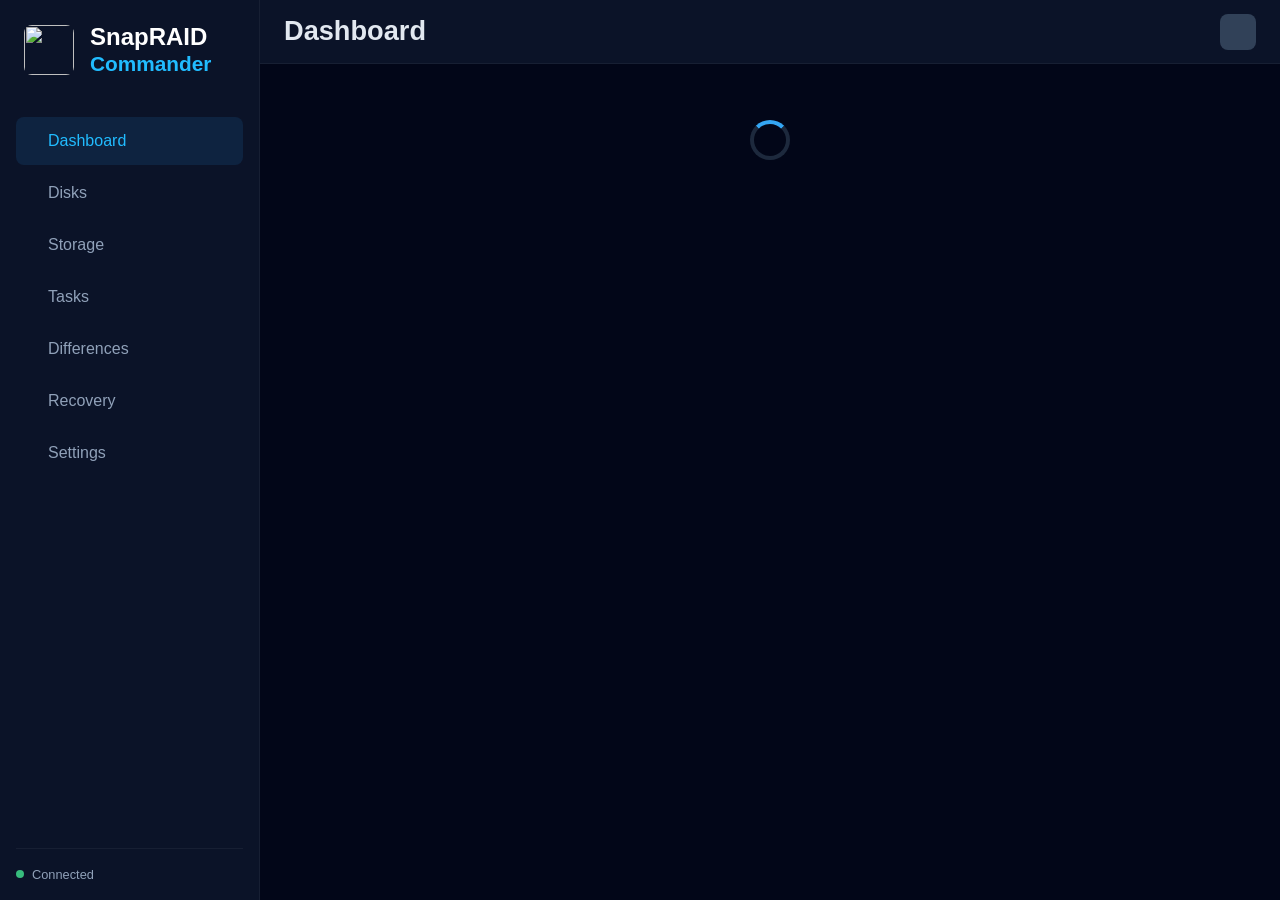
==== commander/index.html @ dd06f3c1 "Add a Storage page to the Commander and Brutale UIs with array diagram, guided setup, pools, balance" ====
<!DOCTYPE html>
<html lang="en">

<head>
    <meta charset="UTF-8">
    <meta name="viewport" content="width=device-width, initial-scale=1.0">
    <title>SnapRAID Commander</title>
    <script src="js/init.js"></script>
    <link rel="stylesheet" href="css/style.css">
    <link rel="apple-touch-icon" sizes="180x180" href="/image/apple-touch-icon.png">
    <link rel="icon" type="image/png" sizes="32x32" href="/image/favicon-32x32.png">
    <link rel="icon" type="image/png" sizes="16x16" href="/image/favicon-16x16.png">
    <link rel="manifest" href="/site.webmanifest">
</head>

<body>
    <div class="app-container">
        <!-- Sidebar Navigation -->
        <aside class="sidebar" id="sidebar">
            <a class="brand" href="https://www.snapraid.it" target="_blank" rel="noopener noreferrer">
                <!-- <div class="logo-icon" id="icon-logo"></div> -->
                <image class="logo-icon" src="image/android-chrome-192x192.png" with="60" height="60"/>
                <div class="brand-text">
                    <h1><span>SnapRAID</span><br><span class="brand-sub">Commander</span></h1>
                </div>
            </a>

            <nav class="nav-links">
                <a href="#/" class="nav-item active" data-link>
                    <span class="icon" id="icon-dashboard"></span> Dashboard
                </a>
                <a href="#/disks" class="nav-item" data-link>
                    <span class="icon" id="icon-harddrive"></span> Disks
                </a>
                <a href="#/storage" class="nav-item" data-link>
                    <span class="icon" id="icon-storage"></span> Storage
                </a>
                <a href="#/tasks" class="nav-item" data-link>
                    <span class="icon" id="icon-activity"></span> Tasks
                </a>
                <a href="#/diff" class="nav-item" data-link>
                    <span class="icon" id="icon-check"></span> Differences
                </a>
                <a href="#/recovery" class="nav-item" data-link>
                    <span class="icon" id="icon-shield"></span> Recovery
                </a>
                <a href="#/settings" class="nav-item" data-link>
                    <span class="icon" id="icon-settings"></span> Settings
                </a>
            </nav>

            <div class="sidebar-footer">
                <div id="sidebar-status" class="sidebar-status">
                    <!-- Dynamic Status -->
                </div>
                <div class="connection-status">
                    <span class="pulse-dot"></span>
                    <span id="connection-text">Connected</span>
                </div>
            </div>
        </aside>

        <!-- Main Content Area -->
        <main class="main-content">
            <!-- Mobile Header -->
            <header class="top-bar">
                <div class="flex items-center gap-4">
                    <button id="mobile-menu-btn" class="icon-btn mobile-only">
                        <span class="icon" id="icon-menu"></span>
                    </button>
                    <h1 id="page-title">Dashboard</h1>
                </div>
                <div class="flex items-center gap-2">
                    <div class="header-actions" id="header-actions">
                        <!-- Dynamic Action Buttons injected here -->
                    </div>
                    <button id="theme-toggle" class="btn btn-secondary btn-icon" data-tooltip="Toggle Theme">
                        <span class="icon" id="icon-theme"></span>
                    </button>
                </div>
            </header>
            
            <div id="global-alerts" class="global-alerts"></div>

            <!-- View Container -->
            <div id="view-container" class="view-container">
                <!-- Views are injected here by JS -->
                <div class="loading-spinner"></div>
            </div>
        </main>
    </div>

    <!-- Toast Notification Container -->
    <div id="toast-container"></div>

    <!-- Scripts -->
    <script type="module" src="js/app.js"></script>
</body>

</html>
---- commander/css/style.css ----
/* SPDX-License-Identifier: GPL-3.0-or-later */
/* Copyright (C) 2025 Andrea Mazzoleni */

/* --- Variables & Theme --- */
:root {
    /* Color Palette - Deep Dark Mode */
    /* https://htmlcolorcodes.com/color-chart/tailwind-color-chart/ */
    --c-slate-50: #F8FAFC;
    --c-slate-100: #F1F5F9;
    --c-slate-200: #E2E8F0;
    --c-slate-300: #CAD5E2;
    --c-slate-400: #90A1B9;
    --c-slate-500: #62748E;
    --c-slate-600: #45556C;
    --c-slate-700: #314158;
    --c-slate-800: #1D293D;
    --c-slate-900: #0F172B;
    --c-slate-950: #020618;

    /* Interpolated */
    --c-slate-905: hsl(224 51% 11%);
    --c-slate-910: hsl(224 55% 10%);
    --c-slate-915: hsl(225 59% 10%);
    --c-slate-920: hsl(225 63% 9%);
    --c-slate-925: hsl(226 66% 8%);
    --c-slate-930: hsl(227 70% 7%);
    --c-slate-935: hsl(227 74% 7%);
    --c-slate-940: hsl(228 78% 6%);
    --c-slate-945: hsl(228 81% 6%);

    --c-cyan-50: #ECFEFF;
    --c-cyan-100: #CEFAFE;
    --c-cyan-200: #A2F4FD;
    --c-cyan-300: #53EAFD;
    --c-cyan-400: #42D3F2;
    --c-cyan-500: #3BB8DB;
    --c-cyan-600: #2C92B8;
    --c-cyan-700: #1A7595;
    --c-cyan-800: #015F78;
    --c-cyan-900: #104E64;
    --c-cyan-950: #053345;

    --c-emerald-50: #ECFDF5;
    --c-emerald-100: #D0FAE5;
    --c-emerald-200: #A4F4CF;
    --c-emerald-300: #5EE9B5;
    --c-emerald-400: #31D492;
    --c-emerald-500: #37BC7D;
    --c-emerald-600: #2D9966;
    --c-emerald-700: #1F7A55;
    --c-emerald-800: #116045;
    --c-emerald-900: #034F3B;
    --c-emerald-950: #012C22;

    --c-amber-50: #FFFBEB;
    --c-amber-100: #FEF3C6;
    --c-amber-200: #FEE685;
    --c-amber-300: #FFD230;
    --c-amber-400: #FFB93B;
    --c-amber-500: #FE9A37;
    --c-amber-550: #EF8531;
    --c-amber-600: #E1712B;
    --c-amber-700: #BB4D1A;
    --c-amber-800: #973C08;
    --c-amber-900: #7B3306;
    --c-amber-950: #461901;

    --c-orange-50: #FFF7ED;
    --c-orange-100: #FFEDD5;
    --c-orange-200: #FED7AA;
    --c-orange-300: #FDBA74;
    --c-orange-400: #FB923C;
    --c-orange-500: #F97316;
    --c-orange-600: #EA580C;
    --c-orange-700: #C2410C;
    --c-orange-800: #9A3412;
    --c-orange-900: #7C2D12;
    --c-orange-950: #431407;

    --c-red-50: #FEF2F2;
    --c-red-100: #FFE2E2;
    --c-red-200: #FFC9C9;
    --c-red-300: #FFA2A2;
    --c-red-400: #FF6467;
    --c-red-500: #FB2C36;
    --c-red-600: #E7180B;
    --c-red-700: #C11007;
    --c-red-800: #9F0712;
    --c-red-900: #82181A;
    --c-red-950: #460809;

    --c-purple-50: #FAF5FF;
    --c-purple-100: #F3E8FF;
    --c-purple-200: #E9D4FF;
    --c-purple-300: #DAB2FF;
    --c-purple-400: #C27AFF;
    --c-purple-500: #AD46FF;
    --c-purple-600: #9810FA;
    --c-purple-700: #8207DB;
    --c-purple-800: #6E11B0;
    --c-purple-900: #59168B;
    --c-purple-950: #3C0366;

    --c-blue-50: #EFF6FF;
    --c-blue-100: #DBEAFE;
    --c-blue-200: #BEDBFF;
    --c-blue-300: #8EC5FF;
    --c-blue-400: #51A2FF;
    --c-blue-500: #2B7FFF;
    --c-blue-600: #155DFC;
    --c-blue-700: #1447E6;
    --c-blue-800: #193CB8;
    --c-blue-900: #1C398E;
    --c-blue-950: #162456;

    --c-sky-50: #F0F9FF;
    --c-sky-100: #DFF2FE;
    --c-sky-200: #B8E6FE;
    --c-sky-300: #74D4FF;
    --c-sky-400: #21BCFF;
    --c-sky-500: #34A6F4;
    --c-sky-600: #2984D1;
    --c-sky-700: #1C69A8;
    --c-sky-800: #10598A;
    --c-sky-900: #024A70;
    --c-sky-950: #052F4A;

    --c-stone-50: #FAFAF9;
    --c-stone-100: #F5F5F4;
    --c-stone-200: #E7E5E4;
    --c-stone-300: #D6D3D1;
    --c-stone-400: #A6A09B;
    --c-stone-500: #79716B;
    --c-stone-600: #57534D;
    --c-stone-700: #44403B;
    --c-stone-800: #292524;
    --c-stone-900: #1C1917;
    --c-stone-950: #0C0A09;

    /* Colors */
    --bg-main: var(--c-slate-950);
    --bg-sub: var(--c-slate-930);
    --bg-card: var(--c-slate-910);
    --bg-card-hover: var(--c-slate-800);
    --border: var(--c-slate-800);
    --text-primary: var(--c-slate-200);
    --text-secondary: var(--c-slate-400);
    --accent-glow: var(--c-sky-400);
    --brand-primary: white;
    --brand-secondary: var(--c-sky-400);
    --btn-primary: var(--c-sky-500);
    --btn-secondary: var(--c-slate-700);
    --smart-clickable-hover: var(--c-slate-800);
    --text-grey: var(--c-slate-400);
    --text-sky: var(--c-sky-400);
    --text-red: var(--c-red-400);
    --log-window-background: #000;
    --log-window-text: var(--c-slate-200);
    --status-next: var(--c-slate-400);
    --progress-container-background: var(--c-slate-800);
    --slider-background: var(--c-slate-700);
    --table-row-hover: rgba(255, 255, 255, 0.12);
    --table-row-alt: rgba(255, 255, 255, 0.05);

    /* Spacing */
    --gap-sm: 0.5rem;
    --gap-md: 1rem;
    --gap-lg: 1.5rem;

    /* Borders */
    --radius-md: 8px;
    --radius-lg: 12px;
    --border-subtle: 1px solid rgba(255, 255, 255, 0.05);
}

[data-theme="light"] {
    --bg-main: var(--c-slate-50);
    --bg-card: #ffffff;
    --bg-sub: var(--c-slate-100);
    --bg-card-hover: var(--c-slate-200);
    --border: var(--c-slate-300);
    --border-subtle: 1px solid #e2e8f0;
    --text-primary: var(--c-sky-800);
    --text-secondary: var(--c-slate-600);
    --accent-glow: var(--c-sky-400);
    --brand-primary: var(--c-sky-800);
    --brand-secondary: var(--c-sky-400);
    --btn-primary: var(--c-sky-500);
    --btn-secondary: var(--c-slate-200);
    --smart-clickable-hover: var(--c-slate-200);
    --text-grey: var(--c-slate-500);
    --text-sky: var(--c-sky-500);
    --text-red: var(--c-red-600);
    --log-window-background: var(--c-slate-50);
    --log-window-text: var(--c-slate-700);
    --status-next: var(--c-slate-600);
    --progress-container-background: var(--c-slate-300);
    --slider-background: var(--c-slate-500);
    --table-row-hover: rgba(0, 0, 0, 0.10);
    --table-row-alt: rgba(0, 0, 0, 0.04);
}

/* --- Reset & Base --- */
* {
    box-sizing: border-box;
    margin: 0;
    padding: 0;
}

body {
    font-family: 'Inter', -apple-system, BlinkMacSystemFont, "Segoe UI", Roboto, Helvetica, Arial, sans-serif;
    background-color: var(--bg-main);
    color: var(--text-primary);
    line-height: 1.5;
    height: 100vh;
    overflow: hidden;
}

/* --- Layout --- */
.app-container {
    display: flex;
    height: 100vh;
}

/* Sidebar */
.sidebar {
    width: 260px;
    background-color: var(--bg-card);
    border-right: var(--border-subtle);
    display: flex;
    flex-direction: column;
    padding: var(--gap-md);
    transition: transform 0.3s ease;
    z-index: 50;
}

.brand {
    display: flex;
    align-items: center;
    gap: var(--gap-md);
    margin-bottom: 2rem;
    padding: 0.5rem;
    text-decoration: none;
}

.brand:hover {
    opacity: 0.9;
}

.brand:hover .logo-icon {
    transform: scale(1.1);
}

.logo-icon {
    width: 50px;
    height: 50px;
    background: var(--bg-card);
    border-radius: 8px;
    display: flex;
    align-items: center;
    justify-content: center;
    font-weight: bold;
    transition: transform 0.2s ease;
}

.brand-text h1 {
    font-size: 1.5rem;
    font-weight: 700;
    line-height: 1.1;
    color: var(--brand-primary);
}

.brand-sub {
    font-size: 1.3rem;
    font-weight: 700;
    line-height: 1.1;
    color: var(--brand-secondary);
}

.version-tag {
    font-size: 0.75rem;
    color: var(--text-secondary);
    font-family: monospace;
}

.nav-links {
    display: flex;
    flex-direction: column;
    gap: 0.25rem;
    flex: 1;
}

.nav-item {
    display: flex;
    align-items: center;
    gap: var(--gap-md);
    padding: 0.75rem 1rem;
    color: var(--text-secondary);
    text-decoration: none;
    border-radius: var(--radius-md);
    transition: all 0.2s;
}

.nav-item:hover {
    background-color: color-mix(in srgb, var(--c-sky-600) 7%, transparent);
    color: var(--text-primary);
}

.nav-item.active {
    background-color: color-mix(in srgb, var(--c-sky-600) 14%, transparent);
    color: var(--c-sky-400);
}

.nav-item .icon svg {
    width: 20px;
    height: 20px;
    fill: currentColor;
    align-items: center;
    margin-top: 0.4rem;
}

.sidebar-status {
    margin-bottom: var(--gap-md);
    padding-bottom: var(--gap-md);
    border-bottom: var(--border-subtle);
}

.status-title {
    font-size: 0.75rem;
    font-weight: 700;
    color: var(--text-secondary);
    text-transform: uppercase;
    margin-bottom: 0.25rem;
    display: flex;
    justify-content: space-between;
}

.status-command {
    color: var(--c-sky-400);
}

.status-meta {
    font-size: 0.7rem;
    color: var(--text-secondary);
    margin-top: 0.25rem;
    display: flex;
    justify-content: space-between;
}

.status-icon {
    display: inline-flex;
    align-items: center;
    margin-right: 0.5rem;
    color: var(--c-sky-400);
}

.status-icon svg {
    width: 14px;
    height: 14px;
    fill: currentColor;
}

.status-separator {
    display: inline-flex;
    align-items: center;
    margin: 0 0.25rem;
    color: var(--c-slate-700);
}

.status-separator svg {
    width: 12px;
    height: 12px;
    fill: currentColor;
}

.status-next {
    color: var(--status-next);
    font-weight: 500;
}

.icon-spin {
    animation: spin 2s linear infinite;
}

.sidebar-footer {
    padding-top: var(--gap-md);
}

.connection-status {
    display: flex;
    align-items: center;
    gap: 0.5rem;
    font-size: 0.8rem;
    color: var(--text-secondary);
}

.pulse-dot {
    width: 8px;
    height: 8px;
    background-color: var(--c-emerald-500);
    border-radius: 50%;
    box-shadow: 0 0 0 0 rgba(16, 185, 129, 0.7);
    animation: pulse 2s infinite;
}

@keyframes pulse {
    0% {
        transform: scale(0.95);
        box-shadow: 0 0 0 0 rgba(16, 185, 129, 0.7);
    }

    70% {
        transform: scale(1);
        box-shadow: 0 0 0 6px rgba(16, 185, 129, 0);
    }

    100% {
        transform: scale(0.95);
        box-shadow: 0 0 0 0 rgba(16, 185, 129, 0);
    }
}

.pulse-dot.disconnected {
    background-color: var(--c-red-500);
    box-shadow: 0 0 0 0 rgba(239, 68, 68, 0.7);
    animation: pulse-red 2s infinite;
}

@keyframes pulse-red {
    0% {
        transform: scale(0.95);
        box-shadow: 0 0 0 0 rgba(239, 68, 68, 0.7);
    }

    70% {
        transform: scale(1);
        box-shadow: 0 0 0 6px rgba(239, 68, 68, 0);
    }

    100% {
        transform: scale(0.95);
        box-shadow: 0 0 0 0 rgba(239, 68, 68, 0);
    }
}

/* Main Content */
.main-content {
    flex: 1;
    display: flex;
    flex-direction: column;
    overflow: hidden;
    position: relative;
}

.top-bar {
    height: 64px;
    padding: 0 var(--gap-lg);
    display: flex;
    align-items: center;
    justify-content: space-between;
    background: var(--bg-card);
    backdrop-filter: blur(8px);
    border-bottom: var(--border-subtle);
    z-index: 40;
}

#page-title {
    font-size: 1.7rem;
    font-weight: 700;
    white-space: nowrap;
    overflow: hidden;
    text-overflow: ellipsis;
    min-width: 0;
    flex-shrink: 1;
}

.header-actions {
    display: flex;
    gap: var(--gap-md);
    align-items: center;
}

.view-container {
    padding: var(--gap-lg);
    overflow-y: auto;
    flex: 1;
    padding-bottom: 80px;
    /* Space for bottom tooltips at the end of scroll */
    padding-top: var(--gap-lg);
    /* Space for top tooltips at the start of scroll */
}

/* --- Components --- */

/* Cards */
.card {
    background-color: var(--bg-card);
    border-radius: var(--radius-lg);
    border: var(--border-subtle);
    padding: var(--gap-lg);
    overflow: visible;
}

.card-border-blue {
    border-left: 4px solid var(--c-blue-500) !important;
}

.card-border-purple {
    border-left: 4px solid var(--c-purple-500) !important;
}

.card-border-grey {
    border-left: 4px solid var(--c-slate-500) !important;
}

.card-disk {
    max-width: 400px;
}

.card.glow {
    border-color: var(--c-sky-500);
    box-shadow: 0 0 20px -5px var(--accent-glow);
}

/* Grid */
.grid-1 {
    display: grid;
    grid-template-columns: repeat(auto-fit, minmax(300px, 1fr));
    gap: var(--gap-lg);
    margin-bottom: var(--gap-lg);
}

.grid-2 {
    display: grid;
    grid-template-columns: repeat(auto-fit, minmax(300px, 1fr));
    gap: var(--gap-lg);
    margin-bottom: var(--gap-lg);
}

.grid-span-2 {
    grid-column: span 2;
}

.grid-3 {
    display: grid;
    grid-template-columns: repeat(auto-fit, minmax(250px, 1fr));
    gap: var(--gap-lg);
    margin-bottom: var(--gap-lg);
}

.grid-4 {
    display: grid;
    grid-template-columns: repeat(auto-fit, minmax(200px, 1fr));
    gap: var(--gap-lg);
    margin-bottom: var(--gap-lg);
}

/* Auto-fill grids: items stay at their min-width and don't stretch to fill the row */
.grid-fill-2 {
    display: grid;
    grid-template-columns: repeat(auto-fill, minmax(300px, 400px));
    gap: var(--gap-lg);
}

.grid-fill-3 {
    display: grid;
    grid-template-columns: repeat(auto-fill, minmax(250px, 300px));
    gap: var(--gap-lg);
}

.grid-fill-4 {
    display: grid;
    grid-template-columns: repeat(auto-fill, minmax(200px, 250px));
    gap: var(--gap-lg);
}

/* Buttons */
.btn {
    padding: 0.5rem 1rem;
    border-radius: var(--radius-md);
    border: none;
    font-weight: 500;
    cursor: pointer;
    transition: all 0.2s ease;
    font-size: 0.9rem;
    position: relative;
}

/* Floating JavaScript Tooltip */
.tooltip-floating {
    position: fixed;
    background-color: var(--bg-card);
    color: var(--text-primary);
    padding: 0.6rem 0.9rem;
    border-radius: 10px;
    font-size: 0.85rem;
    font-weight: 600;
    line-height: 1.4;
    white-space: normal;
    max-width: 350px;
    width: max-content;
    min-width: 120px;
    z-index: 1000;
    border: 1px solid var(--c-sky-500);
    box-shadow: 0 10px 15px -3px rgba(0, 0, 0, 0.7);
    pointer-events: none;
    opacity: 0;
    transition: opacity 0.15s ease;
}

.tooltip-floating.active {
    opacity: 1;
}

.btn:hover {
    filter: brightness(0.7);
}

.btn:active {
    filter: brightness(0.6);
}

.btn-primary {
    background-color: var(--btn-primary);
    color: #fff;
}

.btn-secondary {
    background-color: var(--btn-secondary);
    color: var(--text-primary);
}

.btn-danger {
    background-color: var(--c-red-500);
    color: #fff;
}

.btn-amber {
    background-color: var(--c-amber-500);
    color: #fff;
}

.btn-disabled {
    background-color: var(--c-slate-700);
    color: var(--c-slate-400);
    /* Essential functional properties for a disabled button */
    cursor: not-allowed;
    opacity: 0.6;
    pointer-events: none;
    /* Prevents hover effects or clicks */
    border: 1px solid transparent;
}

.btn-icon {
    display: inline-flex;
    align-items: center;
    justify-content: center;
    padding: 0.5rem;
    width: 36px;
    height: 36px;
}

.btn-icon svg {
    width: 20px;
    height: 20px;
    fill: currentColor;
}

.btn-sm {
    padding: 0.25rem 0.75rem;
    font-size: 0.8rem;
}

.btn-xs {
    padding: 0.1rem 0.4rem;
    font-size: 0.7rem;
}

.icon-btn {
    background: none;
    border: none;
    color: var(--text-primary);
    cursor: pointer;
}

.icon-btn svg {
    width: 24px;
    height: 24px;
    fill: currentColor;
}

/* Badges */
.badge {
    display: inline-flex;
    padding: 0.25rem 0.5rem;
    border-radius: 4px;
    font-size: 0.75rem;
    font-weight: 600;
    text-transform: uppercase;
    text-align: center;
    justify-content: center;
    line-height: 1.2;
}

a.badge {
    text-decoration: none;
    transition: filter 0.2s ease;
}

a.badge:hover {
    filter: brightness(1.25);
    text-decoration: none;
}

.badge-green {
    background: color-mix(in srgb, var(--c-emerald-500) 20%, transparent);
    color: var(--c-emerald-500);
}

.badge-red {
    background: color-mix(in srgb, var(--c-red-500) 20%, transparent);
    color: var(--c-red-500);
}

.badge-yellow {
    background: color-mix(in srgb, var(--c-amber-500) 20%, transparent);
    color: var(--c-amber-500);
}

.badge-orange {
    background: color-mix(in srgb, var(--c-orange-500) 20%, transparent);
    color: var(--c-orange-500);
}

.badge-blue {
    background: color-mix(in srgb, var(--c-blue-500) 20%, transparent);
    color: var(--c-blue-500);
}

.badge-purple {
    background: color-mix(in srgb, var(--c-purple-500) 20%, transparent);
    color: var(--c-purple-500);
}

.badge-grey {
    background: color-mix(in srgb, var(--c-slate-500) 20%, transparent);
    color: var(--c-slate-400);
}

[data-theme="light"] .badge-green {
    background: color-mix(in srgb, var(--c-emerald-500) 25%, transparent);
    color: var(--c-emerald-700);
}

[data-theme="light"] .badge-red {
    background: color-mix(in srgb, var(--c-red-500) 25%, transparent);
    color: var(--c-red-700);
}

[data-theme="light"] .badge-yellow {
    background: color-mix(in srgb, var(--c-amber-500) 25%, transparent);
    color: var(--c-amber-700);
}

[data-theme="light"] .badge-orange {
    background: color-mix(in srgb, var(--c-orange-500) 25%, transparent);
    color: var(--c-orange-700);
}

[data-theme="light"] .badge-blue {
    background: color-mix(in srgb, var(--c-blue-500) 25%, transparent);
    color: var(--c-blue-700);
}

[data-theme="light"] .badge-purple {
    background: color-mix(in srgb, var(--c-purple-500) 25%, transparent);
    color: var(--c-purple-700);
}

[data-theme="light"] .badge-grey {
    background: color-mix(in srgb, var(--c-slate-500) 25%, transparent);
    color: var(--c-slate-700);
}

[data-theme="light"] .badge-active-cyan {
    background: rgba(6, 182, 212, 0.3);
    color: var(--c-cyan-700);
}

[data-theme="light"] .badge-active-yellow {
    background: rgba(245, 158, 11, 0.3);
    color: var(--c-amber-700);
}

[data-theme="light"] .badge-active-orange {
    background: color-mix(in srgb, var(--c-orange-500) 25%, transparent);
    color: var(--c-orange-700);
}

[data-theme="light"] .badge-active-red {
    background: rgba(239, 68, 68, 0.3);
    color: var(--c-red-700);
}

@keyframes pulse-soft {

    0%,
    100% {
        opacity: 1;
    }

    50% {
        opacity: 0.7;
    }
}

.badge-active-cyan {
    background: rgba(6, 182, 212, 0.2);
    color: var(--c-cyan-500);
    animation: pulse-soft 2s cubic-bezier(0.4, 0, 0.6, 1) infinite;
}

.badge-active-yellow {
    background: rgba(245, 158, 11, 0.2);
    color: var(--c-amber-500);
    animation: pulse-soft 2s cubic-bezier(0.4, 0, 0.6, 1) infinite;
}

.badge-active-orange {
    background: color-mix(in srgb, var(--c-orange-500) 20%, transparent);
    color: var(--c-orange-500);
    animation: pulse-soft 2s cubic-bezier(0.4, 0, 0.6, 1) infinite;
}

.badge-active-red {
    background: rgba(239, 68, 68, 0.2);
    color: var(--c-red-500);
    animation: pulse-soft 2s cubic-bezier(0.4, 0, 0.6, 1) infinite;
}

.progress-container.system-progress {
    height: 6px;
    margin: 0;
}

/* Progress Bar */
.progress-container {
    height: 8px;
    background-color: var(--progress-container-background);
    border-radius: 4px;
    overflow: hidden;
    margin: 0.5rem 0;
}

.progress-bar {
    height: 100%;
    background: linear-gradient(90deg, var(--c-cyan-500), var(--c-blue-500));
    transition: width 0.3s ease;
}

/* Logs */
.log-window {
    background-color: var(--log-window-background);
    border-radius: var(--radius-md);
    padding: 1rem;
    font-family: 'Courier New', monospace;
    font-size: 0.85rem;
    height: 200px;
    overflow-y: auto;
    color: var(--log-window-text);
    border: 1px solid var(--border);
}

.log-line {
    margin-bottom: 2px;
}

.log-error {
    color: var(--c-red-500);
}

/* Forms */
.form-group {
    margin-bottom: 1rem;
}

.form-group label {
    display: block;
    margin-bottom: 0.1rem;
    font-size: 0.9rem;
    color: var(--text-secondary);
    font-weight: bold;
}

.form-control {
    width: 100%;
    padding: 0.6rem;
    background-color: var(--bg-sub);
    border: 1px solid var(--c-slate-700);
    border-radius: var(--radius-md);
    color: var(--text-primary);
}

.form-control:focus {
    outline: none;
    border-color: var(--c-sky-500);
}

.form-row {
    display: flex;
    gap: 1rem;
}

.form-row>* {
    flex: 1;
}

.form-group.disabled-control {
    opacity: 0.3;
    cursor: not-allowed;
}

.form-group.disabled-control input,
.form-group.disabled-control select {
    cursor: not-allowed;
}

.restricted-banner {
    grid-column: span 2;
    background: rgba(14, 165, 233, 0.1);
    border: 1px solid rgba(14, 165, 233, 0.3);
    border-left: 4px solid var(--c-sky-500);
    border-radius: var(--radius-lg);
    padding: var(--gap-lg);
    margin-bottom: var(--gap-lg);
    color: var(--text-secondary);
    line-height: 1.6;
}

.restricted-banner-title {
    font-weight: 700;
    font-size: 1rem;
    color: var(--c-sky-500);
    margin-bottom: 0.5rem;
    display: flex;
    align-items: center;
    gap: 0.5rem;
}

.restricted-banner code {
    font-family: monospace;
    font-size: 0.9em;
    color: var(--c-sky-500);
    background: rgba(14, 165, 233, 0.15);
    padding: 0.1rem 0.3rem;
    border-radius: 4px;
}

.global-alerts {
    padding: var(--gap-lg) var(--gap-lg) 0 var(--gap-lg);
}

.global-alerts:empty {
    display: none;
}

.health-banner {
    background: rgba(239, 68, 68, 0.1);
    border: 1px solid rgba(239, 68, 68, 0.3);
    border-left: 4px solid var(--c-red-500);
    border-radius: var(--radius-lg);
    padding: var(--gap-lg);
    margin-bottom: var(--gap-sm);
    color: var(--text-secondary);
    line-height: 1.6;
}

.health-banner.pending {
    background: rgba(14, 165, 233, 0.1);
    border: 1px solid rgba(14, 165, 233, 0.3);
    border-left: 4px solid var(--c-sky-500);
}

.health-banner.prefail {
    background: rgba(245, 158, 11, 0.1);
    border: 1px solid rgba(245, 158, 11, 0.3);
    border-left: 4px solid var(--c-amber-500);
}

.health-banner.degraded {
    background: rgba(249, 115, 22, 0.1);
    border: 1px solid rgba(249, 115, 22, 0.3);
    border-left: 4px solid var(--c-orange-500);
}

.health-banner.failing {
    background: rgba(239, 68, 68, 0.1);
    border: 1px solid rgba(239, 68, 68, 0.3);
    border-left: 4px solid var(--c-red-500);
}

.health-banner.corrupt {
    background: rgba(168, 85, 247, 0.1);
    border: 1px solid rgba(168, 85, 247, 0.3);
    border-left: 4px solid var(--c-purple-500);
}

.health-banner-title {
    font-weight: 700;
    font-size: 1rem;
    color: var(--c-red-500);
    margin-bottom: 0.5rem;
    display: flex;
    align-items: center;
    gap: 0.5rem;
    text-transform: uppercase;
}

.health-banner.pending .health-banner-title {
    color: var(--c-sky-500);
}

.health-banner.prefail .health-banner-title {
    color: var(--c-amber-500);
}

.health-banner.degraded .health-banner-title {
    color: var(--c-orange-500);
}

.health-banner.failing .health-banner-title {
    color: var(--c-red-500);
}

.health-banner.corrupt .health-banner-title {
    color: var(--c-purple-500);
}

.health-banner-reason {
    font-weight: 500;
    color: var(--text-primary);
    margin-top: 0.25rem;
}

/* Table */

.data-table {
    width: 100%;
    border-collapse: collapse;
}

.data-table th {
    text-align: left;
    padding: 1rem;
    border-bottom: 1px solid var(--border);
    color: var(--text-secondary);
    font-size: 0.85rem;
}

.data-table td {
    padding: 1rem;
    border-bottom: 1px solid var(--border);
    font-size: 0.9rem;
}



/* Dense Table for Lists */
.data-table.dense th,
.data-table.dense td {
    padding: 0.5rem 0.75rem;
}

.data-table.dense th,
.data-table.v-dense th {
    font-size: 0.75rem;
    text-transform: uppercase;
    letter-spacing: 0.05em;
    background-color: var(--bg-sub);
}

.data-table.v-dense th,
.data-table.v-dense td {
    padding: 0.2rem 0.5rem;
    font-size: 0.8rem;
}

.data-table.dense td,
.data-table.v-dense td {
    vertical-align: middle;
}

.data-table.dense tr:nth-child(even),
.data-table.v-dense tr:nth-child(even) {
    background-color: var(--table-row-alt);
}

.history-table tr:nth-child(4n+3),
.history-table tr:nth-child(4n+4) {
    background-color: var(--table-row-alt);
}

.task-history-log {
    background-color: var(--bg-sub);
    margin: 0.5rem;
    padding: 0.5rem;
}

.data-table tr:hover {
    background-color: var(--table-row-hover) !important;
}

.data-table.dense .badge {
    padding: 0.15rem 0.4rem;
    font-size: 0.7rem;
}

.modal-body h4 {
    margin-top: 0.5rem;
    margin-bottom: 0.25rem;
}

.modal-body .data-table.v-dense th:first-child,
.modal-body .data-table.v-dense td:first-child {
    width: 250px;
    max-width: 250px;
}

@media (max-width: 480px) {

    .modal-body .data-table.v-dense th:first-child,
    .modal-body .data-table.v-dense td:first-child {
        width: 120px;
    }
}

.overflow-x-auto {
    overflow-x: auto;
}

/* Temperature */
.flex-1 {
    flex: 1;
}

.flex-shrink-0 {
    flex-shrink: 0;
}

.whitespace-nowrap {
    white-space: nowrap;
}

.h-full {
    height: 100%;
}

.min-w-0 {
    min-width: 0;
}

.temp-sparkline {
    display: block;
}

.temp-sparkline-row {
    height: 55px;
}

.temp-sparkline-container {
    border: 1px solid var(--border);
    border-radius: 4px;
    background: var(--bg-sub);
    width: 100%;
}

.scrub-history-container {
    border: 1px solid var(--border);
    border-radius: 4px;
    background: var(--bg-sub);
    height: 150px;
    width: 100%;
}

/* Property List */
.property-list {
    display: flex;
    flex-direction: column;
    gap: 0.75rem;
    border-top: 1px solid var(--border);
    border-bottom: 1px solid var(--border);
    padding: 1.25rem 0;
    margin: 1.5rem 0;
}

.property-row {
    display: flex;
    align-items: center;
    gap: 1rem;
}

.property-label {
    color: var(--text-secondary);
    font-size: 0.75rem;
    font-weight: 800;
    /* Extra bold for names */
    text-transform: uppercase;
    width: 90px;
    flex-shrink: 0;
}

.property-value {
    font-size: 1.1rem;
    font-weight: 700;
    word-break: break-all;
    flex: 1;
    min-width: 0;
}

.w-50 {
    width: 50px;
}

.w-60 {
    width: 60px;
}

.w-80 {
    width: 80px;
}

.w-100 {
    width: 100px;
}

.p-0 {
    padding: 0 !important;
}

/* Utility Typography */
.text-xs {
    font-size: 0.75rem;
}

.text-sm {
    font-size: 0.875rem;
}

.text-lg {
    font-size: 1.125rem;
}

.text-xl {
    font-size: 1.25rem;
}

.whitespace-pre-wrap {
    white-space: pre-wrap;
}

.text-2xl {
    font-size: 1.5rem;
}

.font-bold {
    font-weight: 700;
}

.font-mono {
    font-family: monospace;
}

.text-sky {
    color: var(--text-sky);
}

.text-emerald {
    color: var(--c-emerald-500);
}

.text-purple {
    color: var(--c-purple-500);
}

.text-grey {
    color: var(--text-grey);
}

.text-red {
    color: var(--text-red);
}

.text-yellow {
    color: var(--c-amber-500);
}

.text-orange {
    color: var(--c-orange-500);
}

.text-amber {
    color: var(--c-amber-550);
}

.text-muted {
    color: var(--text-secondary);
}

.flex {
    display: flex;
}

.flex-wrap {
    flex-wrap: wrap;
}

.items-center {
    align-items: center;
}

.justify-between {
    justify-content: space-between;
}

.gap-2 {
    gap: 0.5rem;
}

.gap-4 {
    gap: 1rem;
}

.gap-8 {
    gap: 2rem;
}

.mt-1 {
    margin-top: 0.25rem;
}

.mt-2 {
    margin-top: 0.5rem;
}

.mt-3 {
    margin-top: 0.75rem;
}

.mt-4 {
    margin-top: 1.0rem;
}

.mt-6 {
    margin-top: 1.5rem;
}

.mr-1 {
    margin-right: 0.25rem;
}

.ml-2 {
    margin-left: 0.5rem;
}

.mb-1 {
    margin-bottom: 0.25rem;
}

.mb-2 {
    margin-bottom: 0.5rem;
}

.mb-3 {
    margin-bottom: 0.75rem;
}

.mb-4 {
    margin-bottom: 1rem;
}

.mb-6 {
    margin-bottom: 1.5rem;
}

.mb-8 {
    margin-bottom: 2rem;
}

.mb-12 {
    margin-bottom: 3rem;
}

/* Mobile Responsive */
@media (max-width: 768px) {
    .sidebar {
        position: fixed;
        height: 100%;
        transform: translateX(-100%);
        width: 80%;
    }

    .sidebar.open {
        transform: translateX(0);
    }

    .mobile-only {
        display: block;
    }
}

@media (min-width: 769px) {
    .mobile-only {
        display: none;
    }
}

.hidden {
    display: none !important;
}

.truncate {
    overflow: hidden;
    text-overflow: ellipsis;
    white-space: nowrap;
}

.flex-shrink-0 {
    flex-shrink: 0;
}

.min-w-0 {
    min-width: 0;
}

/* Loading */
.loading-spinner {
    border: 4px solid var(--border);
    border-top: 4px solid var(--c-sky-500);
    border-radius: 50%;
    width: 40px;
    height: 40px;
    animation: spin 1s linear infinite;
    margin: 2rem auto;
}

@keyframes spin {
    0% {
        transform: rotate(0deg);
    }

    100% {
        transform: rotate(360deg);
    }
}

/* Toast */
#toast-container {
    position: fixed;
    bottom: 20px;
    right: 20px;
    z-index: 100;
    display: flex;
    flex-direction: column;
    gap: 10px;
}

.toast {
    border: 1px solid;
    padding: 1rem;
    border-radius: var(--radius-md);
    box-shadow: 0 4px 6px rgba(0, 0, 0, 0.3);
    animation: slideIn 0.3s;
}

.toast svg {
    width: 20px;
    height: 20px;
    fill: currentColor;
    flex-shrink: 0;
}

.toast svg[stroke] {
    fill: none;
    stroke: currentColor;
}

.toast-icon {
    width: 20px;
    height: 20px;
    flex-shrink: 0;
    display: flex;
    align-items: center;
    justify-content: center;
}

.toast-error {
    border-color: var(--c-red-700);
    background: var(--c-red-950) !important;
    border-left: 4px solid var(--c-red-500);
}

.toast-warning {
    border-color: var(--c-amber-700);
    background: var(--c-amber-950) !important;
    border-left: 4px solid var(--c-amber-500);
}

.toast-success {
    border-color: var(--c-emerald-700);
    background: var(--c-emerald-950) !important;
    border-left: 4px solid var(--c-emerald-500);
}

.toast-info {
    border-color: var(--c-sky-700);
    background: var(--c-sky-950) !important;
    border-left: 4px solid var(--c-sky-500);
}

/* Light Theme Toast Overrides */
[data-theme="light"] .toast-error {
    border-color: var(--c-red-200);
    background: var(--c-red-50) !important;
    color: var(--c-red-800);
}

[data-theme="light"] .toast-warning {
    border-color: var(--c-amber-200);
    background: var(--c-amber-50) !important;
    color: var(--c-amber-800);
}

[data-theme="light"] .toast-success {
    border-color: var(--c-emerald-200);
    background: var(--c-emerald-50) !important;
    color: var(--c-emerald-800);
}

[data-theme="light"] .toast-info {
    border-color: var(--c-sky-200);
    background: var(--c-sky-50) !important;
    color: var(--c-sky-800);
}

@keyframes slideIn {
    from {
        transform: translateX(100%);
    }

    to {
        transform: translateX(0);
    }
}

/* Hide number input spinners */
input::-webkit-outer-spin-button,
input::-webkit-inner-spin-button {
    -webkit-appearance: none;
    margin: 0;
}

input[type=number],
input[type=number]:hover,
input[type=number]:focus {
    -moz-appearance: textfield !important;
    appearance: textfield !important;
}

/* Modal */
.modal-overlay {
    position: fixed;
    top: 0;
    left: 0;
    width: 100%;
    height: 100%;
    background-color: rgba(0, 0, 0, 0.7);
    backdrop-filter: blur(4px);
    display: flex;
    align-items: center;
    justify-content: center;
    z-index: 1000;
    opacity: 0;
    pointer-events: none;
    transition: opacity 0.2s ease;
}

.modal-overlay.active {
    opacity: 1;
    pointer-events: auto;
}

.modal-container {
    background-color: var(--bg-card);
    border: 1px solid var(--c-slate-700);
    border-radius: var(--radius-lg);
    width: 90%;
    max-width: 450px;
    max-height: 90vh;
    display: flex;
    flex-direction: column;
    padding: var(--gap-lg);
    box-shadow: 0 10px 25px -5px rgba(0, 0, 0, 0.5);
    transform: translateY(20px);
    transition: transform 0.2s ease;
}

.modal-overlay.active .modal-container {
    transform: translateY(0);
}

.modal-title {
    font-size: 1.25rem;
    font-weight: 700;
    color: var(--c-sky-400);
    margin-bottom: var(--gap-md);
}

.modal-body {
    font-size: 0.95rem;
    color: var(--text-primary);
    margin-bottom: var(--gap-lg);
    line-height: 1.6;
    overflow-y: auto;
    flex: 1;
}

.modal-actions {
    display: flex;
    justify-content: flex-end;
    gap: var(--gap-md);
}

@media (max-width: 480px) {
    #page-title {
        max-width: 100px;
    }

    .modal-actions {
        flex-direction: column;
    }

    .modal-actions .btn {
        width: 100%;
    }
}

.smart-clickable {
    cursor: pointer;
    display: inline-block;
    transition: all 0.2s ease;
    border-radius: var(--radius-md);
    padding: 0.2rem 0.5rem;
    margin: -0.2rem -0.5rem;
}

.smart-clickable:hover {
    background-color: var(--smart-clickable-hover);
}

/* SMART Status Styling */
.smart-status {
    font-size: 0.75rem;
    font-weight: 700;
    text-transform: uppercase;
}

.smart-status[data-status="passed"] {
    color: var(--c-emerald-500);
}

.smart-status[data-status="failing"],
.smart-status[data-status="prefail"] {
    display: inline-flex;
    padding: 0.25rem 0.5rem;
    border-radius: 4px;
    font-weight: 600;
    line-height: 1.2;
    text-align: center;
    justify-content: center;
}

.smart-status[data-status="failing"] {
    background: color-mix(in srgb, var(--c-red-500) 20%, transparent);
    color: var(--c-red-500);
}

[data-theme="light"] .smart-status[data-status="failing"] {
    background: color-mix(in srgb, var(--c-red-500) 25%, transparent);
    color: var(--c-red-700);
}

.smart-status[data-status="prefail"] {
    background: color-mix(in srgb, var(--c-amber-500) 20%, transparent);
    color: var(--c-amber-500);
}

[data-theme="light"] .smart-status[data-status="prefail"] {
    background: color-mix(in srgb, var(--c-amber-500) 25%, transparent);
    color: var(--c-amber-700);
}

.smart-status[data-status="pending"],
.smart-status[data-status="prefail-logged"],
.smart-status[data-status="error-logged"],
.smart-status[data-status="error-recorded"],
.smart-status[data-status="selftest-error-logged"] {
    color: var(--text-grey);
}

.modal-container.large {
    max-width: 850px;
}

/* Toggle Switch */
.switch {
    position: relative;
    display: inline-block;
    width: 38px;
    height: 22px;
    flex-shrink: 0;
}

.switch input {
    opacity: 0;
    width: 0;
    height: 0;
}

.slider {
    position: absolute;
    cursor: pointer;
    top: 0;
    left: 0;
    right: 0;
    bottom: 0;
    background-color: var(--slider-background);
    transition: .4s;
    border-radius: 24px;
}

.slider:before {
    position: absolute;
    content: "";
    height: 16px;
    width: 16px;
    left: 3px;
    bottom: 3px;
    background-color: white;
    transition: .4s;
    border-radius: 50%;
}

input:checked+.slider {
    background-color: var(--c-sky-500);
}

input:focus+.slider {
    box-shadow: 0 0 1px var(--c-sky-500);
}

input:checked+.slider:before {
    transform: translateX(16px);
}

/* Disabled Switch */
.disabled-control .slider {
    opacity: 0.5;
    cursor: not-allowed;
}

/* Small Switch Variant */
.switch-sm {
    width: 32px;
    height: 18px;
}

.switch-sm .slider:before {
    height: 12px;
    width: 12px;
    left: 3px;
    bottom: 3px;
}

.switch-sm input:checked+.slider:before {
    transform: translateX(14px);
}

.border-red {
    border-color: var(--c-red-500) !important;
}

.text-right {
    text-align: right !important;
}

h2 {
    font-weight: bold;
    margin-bottom: 0.5rem;
    font-size: 1.5rem;
}

h3 {
    color: var(--text-sky);
    font-weight: bold;
    margin-bottom: 1rem;
    font-size: 1.25rem;
}


/* --- Storage page --- */
.st-page {
    display: flex;
    flex-direction: column;
    gap: var(--gap-lg);
}

.st-usage-cell {
    min-width: 220px;
}

.st-usage .progress-container {
    margin: 0 0 0.25rem 0;
}

.st-usage-wide .progress-container {
    height: 12px;
}

.st-bar-amber {
    background: var(--c-amber-500, #F59E0B);
}

.st-bar-red {
    background: #EF4444;
}

.st-form-row {
    align-items: flex-start;
}

.st-form-button {
    flex: 0 0 auto;
    padding-top: 1.6rem;
}

.st-dialog-body {
    overflow-y: auto;
    white-space: normal;
}

.st-dialog .data-table td,
.st-dialog .data-table th {
    padding: 0.6rem 0.5rem;
}

.st-role-col {
    width: 150px;
}

.st-wizard-head {
    display: flex;
    gap: 0.5rem;
    margin-bottom: 1rem;
    flex-wrap: wrap;
}

.st-wizard-tab {
    padding: 0.3rem 0.8rem;
    border-radius: 999px;
    font-size: 0.8rem;
    font-weight: 700;
    border: 1px solid var(--border);
    color: var(--text-secondary);
}

.st-wizard-tab.active {
    background: var(--c-sky-500, #0EA5E9);
    border-color: var(--c-sky-500, #0EA5E9);
    color: #fff;
}

.st-wizard-tab.done {
    color: var(--c-emerald-500, #10B981);
    border-color: var(--c-emerald-500, #10B981);
}

.st-wizard-section {
    border-top: 1px solid var(--border);
    padding-top: 1rem;
    margin-top: 0.5rem;
    margin-bottom: 1rem;
}

.st-steps {
    list-style: none;
    padding: 0;
    margin: 0;
    display: flex;
    flex-direction: column;
    gap: 0.75rem;
}

.st-step {
    display: flex;
    gap: 0.75rem;
    align-items: flex-start;
}

.st-step-mark {
    flex: 0 0 1.5rem;
    height: 1.5rem;
    border-radius: 50%;
    display: inline-flex;
    align-items: center;
    justify-content: center;
    font-size: 0.8rem;
    font-weight: 700;
    border: 1px solid var(--border);
    color: var(--text-secondary);
}

.st-step-danger .st-step-mark,
.st-step-fail .st-step-mark {
    background: #EF4444;
    border-color: #EF4444;
    color: #fff;
}

.st-step-ok .st-step-mark {
    background: var(--c-emerald-500, #10B981);
    border-color: var(--c-emerald-500, #10B981);
    color: #fff;
}

.st-step-run .st-step-mark {
    border-color: var(--c-sky-500, #0EA5E9);
    color: var(--c-sky-500, #0EA5E9);
}

.st-danger {
    border-color: #EF4444;
}

.st-pre {
    font-family: 'Courier New', monospace;
    font-size: 0.8rem;
    background: var(--bg-sub, transparent);
    border-radius: var(--radius-md);
    padding: 0.75rem;
    margin-top: 0.5rem;
    overflow-x: auto;
    white-space: pre;
}

/* --- Storage: tabs, stats, advisor, confirmations --- */
.st-tabs {
    display: flex;
    gap: 0.25rem;
    border-bottom: 1px solid var(--border);
    flex-wrap: wrap;
}

.st-tab {
    background: none;
    border: none;
    border-bottom: 3px solid transparent;
    padding: 0.6rem 1rem;
    font-weight: 700;
    font-size: 0.95rem;
    color: var(--text-secondary);
    cursor: pointer;
}

.st-tab:hover {
    color: var(--text-primary);
}

.st-tab.active {
    color: var(--c-sky-500, #0EA5E9);
    border-bottom-color: var(--c-sky-500, #0EA5E9);
}

.st-stats {
    display: grid;
    grid-template-columns: repeat(auto-fit, minmax(190px, 1fr));
    gap: var(--gap-lg);
}

.st-stat {
    background-color: var(--bg-card);
    border: var(--border-subtle);
    border-radius: var(--radius-lg);
    padding: 1rem 1.25rem;
    min-width: 0;
}

.st-stat-label {
    font-size: 0.75rem;
    font-weight: 700;
    text-transform: uppercase;
    letter-spacing: 0.04em;
    color: var(--text-secondary);
}

.st-stat-value {
    font-size: 1.6rem;
    font-weight: 700;
    overflow-wrap: anywhere;
}

.st-stat-sub {
    font-size: 0.8rem;
    color: var(--text-secondary);
}

.st-findings {
    display: flex;
    flex-direction: column;
    gap: 0.6rem;
}

.st-finding {
    display: flex;
    gap: 0.75rem;
    align-items: center;
    padding: 0.75rem 1rem;
    border-radius: var(--radius-md);
    border: 1px solid var(--border);
    border-left-width: 4px;
}

.st-finding-mark {
    flex: 0 0 1.5rem;
    height: 1.5rem;
    border-radius: 50%;
    display: inline-flex;
    align-items: center;
    justify-content: center;
    font-size: 0.85rem;
    font-weight: 700;
    color: #fff;
    background: var(--text-secondary);
}

.st-finding-bad { border-left-color: #EF4444; }
.st-finding-bad .st-finding-mark { background: #EF4444; }
.st-finding-warn { border-left-color: var(--c-amber-500, #F59E0B); }
.st-finding-warn .st-finding-mark { background: var(--c-amber-500, #F59E0B); }
.st-finding-ok { border-left-color: var(--c-emerald-500, #10B981); }
.st-finding-ok .st-finding-mark { background: var(--c-emerald-500, #10B981); }
.st-finding-tip { border-left-color: var(--c-sky-500, #0EA5E9); }
.st-finding-tip .st-finding-mark { background: var(--c-sky-500, #0EA5E9); }

.st-effects {
    border: 1px solid var(--border);
    border-radius: var(--radius-md);
    padding: 0.75rem 1rem;
    margin-bottom: 0.75rem;
    font-size: 0.9rem;
}

.st-effects ul {
    margin: 0;
    padding-left: 1.1rem;
}

.st-effects li {
    margin-top: 0.3rem;
}

.st-effects-safe {
    border-color: var(--c-emerald-500, #10B981);
}

.st-effects-title {
    font-size: 0.75rem;
    font-weight: 700;
    text-transform: uppercase;
    letter-spacing: 0.04em;
    color: var(--text-secondary);
    margin-bottom: 0.25rem;
}

.st-wizard-summary {
    display: flex;
    gap: 1.5rem;
    flex-wrap: wrap;
    margin-top: 1rem;
    padding: 0.75rem 1rem;
    border-radius: var(--radius-md);
    background: var(--bg-sub, transparent);
    font-size: 0.9rem;
}

.st-preview {
    border: 1px solid var(--border);
    border-radius: var(--radius-md);
    padding: 0.75rem 1rem;
    overflow-x: auto;
}

/* --- Storage: layout diagram --- */
.tp {
    display: flex;
    flex-wrap: wrap;
    gap: 1.25rem 1.5rem;
    align-items: flex-end;
}

.tp-group {
    display: flex;
    flex-direction: column;
    gap: 0.5rem;
    min-width: 0;
}

.tp-group-spare {
    margin-left: auto;
}

.tp-pool {
    border-radius: 10px;
    padding: 0.5rem 0.9rem;
    background: rgba(14, 165, 233, 0.12);
    border: 2px solid var(--c-sky-500, #0EA5E9);
    margin-bottom: 0.6rem;
}

.tp-pool-none {
    background: none;
    border-style: dashed;
    border-color: var(--border);
}

.tp-pool-title {
    font-weight: 700;
}

.tp-pool-sub {
    font-size: 0.78rem;
    color: var(--text-secondary);
}

.tp-tiles {
    display: flex;
    gap: 0.6rem;
    flex-wrap: wrap;
    align-items: flex-end;
}

.tp-tile {
    position: relative;
    width: 96px;
    border: 2px solid var(--border);
    border-radius: 10px;
    padding: 0.5rem 0.3rem 0.4rem;
    text-align: center;
    background: var(--bg-card);
}

/* the line from the pool down to each of its disks */
.tp-stems .tp-tile::before {
    content: '';
    position: absolute;
    top: -0.75rem;
    left: 50%;
    height: 0.65rem;
    border-left: 2px solid var(--c-sky-500, #0EA5E9);
}

.tp-data { border-color: var(--c-emerald-500, #10B981); }
.tp-parity { border-color: #A855F7; }
.tp-spare, .tp-foreign { border-style: dashed; }
.tp-new { box-shadow: 0 0 0 3px rgba(14, 165, 233, 0.35); }
.tp-bad { border-color: #EF4444; border-style: dashed; }

.tp-gauge {
    position: relative;
    width: 42px;
    height: 58px;
    margin: 0 auto 0.35rem;
    border-radius: 6px;
    background: rgba(148, 163, 184, 0.3);
    overflow: hidden;
}

.tp-gauge-fill {
    position: absolute;
    left: 0;
    right: 0;
    bottom: 0;
    height: 0;
    background: var(--c-emerald-500, #10B981);
}

.tp-parity .tp-gauge-fill { background: #A855F7; }

.tp-name {
    font-family: 'Courier New', monospace;
    font-weight: 700;
    font-size: 0.82rem;
    overflow: hidden;
    text-overflow: ellipsis;
    white-space: nowrap;
}

.tp-size { font-size: 0.75rem; }
.tp-note { font-size: 0.7rem; color: var(--text-secondary); min-height: 1em; }
.tp-new .tp-note { color: var(--c-sky-500, #0EA5E9); font-weight: 700; text-transform: uppercase; }
.tp-bad .tp-note { color: #EF4444; font-weight: 700; }

.tp-caption {
    font-size: 0.72rem;
    font-weight: 700;
    text-transform: uppercase;
    letter-spacing: 0.04em;
    color: var(--text-secondary);
}

.tp-link {
    align-self: center;
    text-align: center;
    font-size: 0.75rem;
    font-weight: 700;
    color: #A855F7;
    padding: 0 0.25rem;
}

.tp-link-off { color: #EF4444; }
.tp-shield { font-size: 1.6rem; line-height: 1.2; }

.tp-empty {
    border: 2px dashed #EF4444;
    border-radius: 10px;
    padding: 1.5rem 0.75rem;
    font-size: 0.8rem;
    color: #EF4444;
}

.tp-legend {
    font-size: 0.78rem;
    color: var(--text-secondary);
    display: flex;
    align-items: center;
    gap: 0.4rem;
}

.tp-key {
    display: inline-block;
    width: 0.8rem;
    height: 0.8rem;
    border-radius: 3px;
    border: 2px solid var(--border);
    margin-left: 0.5rem;
}

.tp-key-data { border-color: var(--c-emerald-500, #10B981); }
.tp-key-parity { border-color: #A855F7; }
.tp-key-spare { border-style: dashed; }

/* --- Storage: lists, large arrays --- */
.st-scroll {
    max-height: 420px;
    overflow-y: auto;
}

.st-checks {
    display: flex;
    flex-wrap: wrap;
    gap: 0.4rem 1.25rem;
}

.st-check {
    display: inline-flex;
    align-items: center;
    gap: 0.4rem;
    font-weight: 400;
    cursor: pointer;
    margin: 0;
}

.tp-dense .tp-tile {
    width: 70px;
    padding: 0.35rem 0.2rem 0.3rem;
}

.tp-dense .tp-gauge {
    width: 30px;
    height: 40px;
}

.tp-dense .tp-name { font-size: 0.7rem; }
.tp-dense .tp-size, .tp-dense .tp-note { font-size: 0.65rem; }
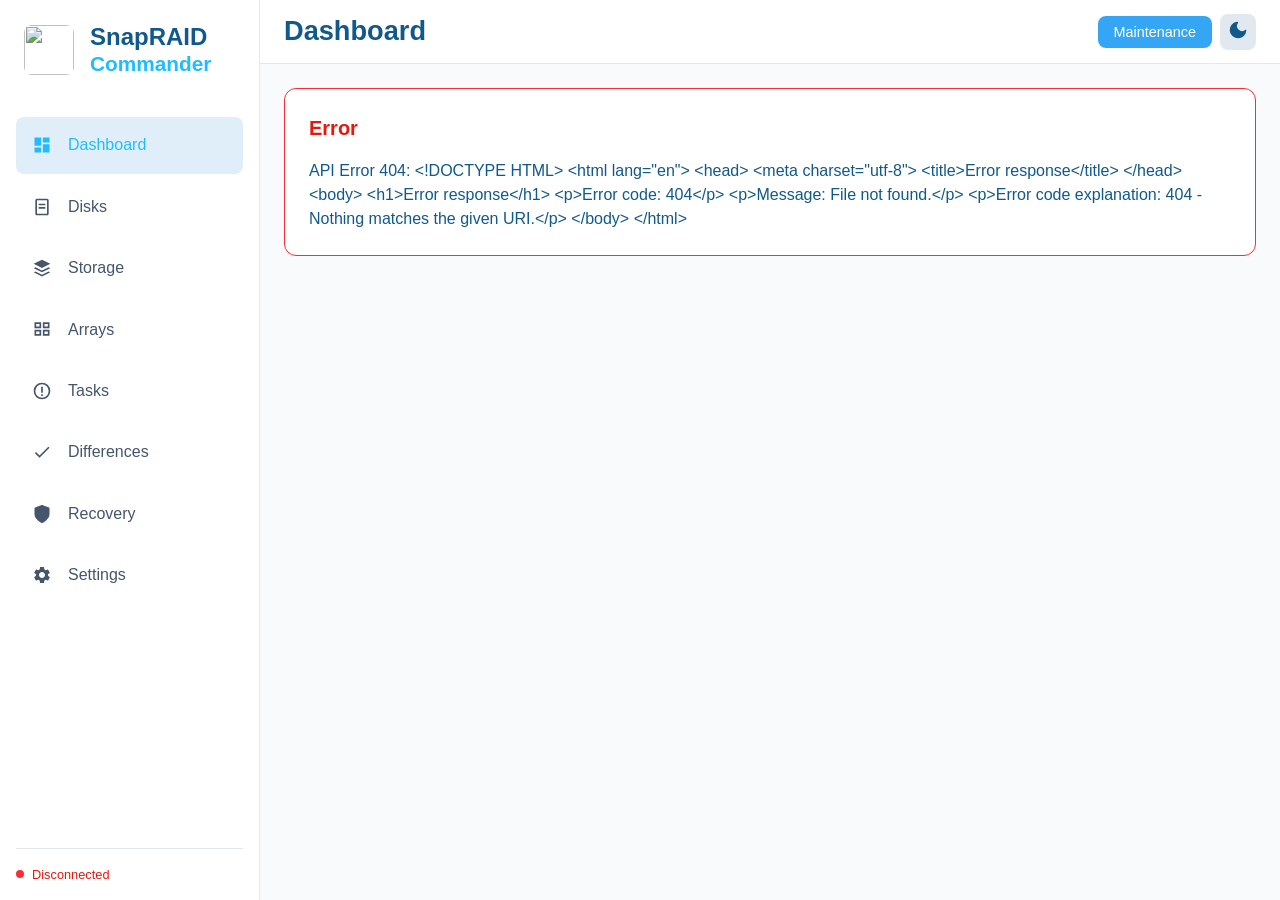
==== commit 0abe17fe: "Add the Arrays page and the array switcher to the web UIs, and make the Storage page work on the cho" ====
--- a/commander/index.html
+++ b/commander/index.html
@@ -25,6 +25,8 @@
                 </div>
             </a>
 
+            <div id="array-switcher" class="array-switcher"></div>
+
             <nav class="nav-links">
                 <a href="#/" class="nav-item active" data-link>
                     <span class="icon" id="icon-dashboard"></span> Dashboard
@@ -34,6 +36,9 @@
                 </a>
                 <a href="#/storage" class="nav-item" data-link>
                     <span class="icon" id="icon-storage"></span> Storage
+                </a>
+                <a href="#/arrays" class="nav-item" data-link>
+                    <span class="icon" id="icon-arrays"></span> Arrays
                 </a>
                 <a href="#/tasks" class="nav-item" data-link>
                     <span class="icon" id="icon-activity"></span> Tasks
--- a/commander/css/style.css
+++ b/commander/css/style.css
@@ -2291,3 +2291,78 @@
 
 .tp-dense .tp-name { font-size: 0.7rem; }
 .tp-dense .tp-size, .tp-dense .tp-note { font-size: 0.65rem; }
+
+/* --- Arrays: switcher, cards, map --- */
+.array-switcher:empty { display: none; }
+.array-switcher {
+    padding: 0 0.75rem 0.75rem;
+    display: flex;
+    flex-direction: column;
+    gap: 0.25rem;
+}
+.ar-switch-title {
+    font-size: 0.7rem;
+    text-transform: uppercase;
+    letter-spacing: 0.08em;
+    color: var(--text-secondary);
+    padding: 0 0.5rem 0.15rem;
+}
+.ar-switch {
+    display: flex;
+    align-items: center;
+    gap: 0.5rem;
+    width: 100%;
+    padding: 0.4rem 0.6rem;
+    border-radius: var(--radius-md);
+    border: 1px solid transparent;
+    background: transparent;
+    color: var(--text-primary);
+    font: inherit;
+    font-size: 0.9rem;
+    cursor: pointer;
+    text-align: left;
+}
+.ar-switch:hover { background: var(--bg-card-hover); }
+.ar-switch.active { border-color: var(--border); background: var(--bg-sub); font-weight: 700; }
+.ar-switch-name { flex: 1; overflow: hidden; text-overflow: ellipsis; white-space: nowrap; }
+.ar-switch-busy { font-size: 0.75rem; color: var(--text-secondary); }
+.ar-health { flex: 0 0 0.6rem; width: 0.6rem; height: 0.6rem; border-radius: 50%; background: var(--c-slate-500); }
+.ar-health-green { background: var(--c-emerald-500, #10B981); }
+.ar-health-orange { background: #F59E0B; }
+.ar-health-red { background: #EF4444; }
+
+.ar-page { display: flex; flex-direction: column; gap: var(--gap-lg); }
+.ar-summary, .ar-run { display: flex; justify-content: space-between; align-items: center; gap: 1rem; flex-wrap: wrap; }
+.ar-summary { border-left: 4px solid var(--c-slate-500); }
+.ar-summary-green { border-left-color: var(--c-emerald-500, #10B981); }
+.ar-summary-orange { border-left-color: #F59E0B; }
+.ar-summary-red { border-left-color: #EF4444; }
+.ar-summary-title { font-size: 1.15rem; font-weight: 700; }
+.ar-grid { display: grid; grid-template-columns: repeat(auto-fill, minmax(300px, 1fr)); gap: var(--gap-lg); }
+.ar-card { border-top: 3px solid var(--ar-color, var(--c-slate-500)); }
+.ar-card-selected { box-shadow: 0 0 0 1px var(--ar-color, var(--c-slate-500)); }
+.ar-dot { display: inline-block; width: 0.65rem; height: 0.65rem; border-radius: 50%; background: var(--ar-color, var(--c-slate-500)); margin-right: 0.45rem; }
+.ar-c0 { --ar-color: #10B981; }
+.ar-c1 { --ar-color: #3B82F6; }
+.ar-c2 { --ar-color: #EC4899; }
+.ar-c3 { --ar-color: #14B8A6; }
+.ar-c4 { --ar-color: #6366F1; }
+.ar-c5 { --ar-color: #84CC16; }
+.ar-usage { height: 0.5rem; border-radius: 999px; background: var(--bg-sub); overflow: hidden; margin-bottom: 0.2rem; }
+.ar-usage-bar { height: 100%; background: var(--c-emerald-500, #10B981); }
+.ar-usage-full { background: #EF4444; }
+.ar-usage-cell { min-width: 150px; }
+
+.ar-map { display: grid; grid-template-columns: repeat(3, minmax(0, 1fr)); gap: var(--gap-lg); }
+@media (max-width: 900px) { .ar-map { grid-template-columns: 1fr; } }
+.ar-col { display: flex; flex-direction: column; gap: 0.6rem; min-width: 0; }
+.ar-col-title { font-weight: 700; font-size: 0.85rem; }
+.ar-col-title span { font-weight: 400; font-size: 0.75rem; margin-left: 0.3rem; }
+.ar-box { border: 1px solid var(--border); border-left: 3px solid var(--ar-color, var(--border)); border-radius: var(--radius-md); padding: 0.6rem 0.75rem; }
+.ar-box-title { font-weight: 700; font-size: 0.85rem; margin-bottom: 0.4rem; overflow-wrap: anywhere; }
+.ar-chips { display: flex; flex-wrap: wrap; gap: 0.35rem; }
+.ar-chip { display: inline-block; padding: 0.1rem 0.5rem; border-radius: 0.35rem; font-size: 0.75rem; border: 1px solid var(--border); white-space: nowrap; }
+.ar-chip-data { border-color: var(--ar-color, #10B981); box-shadow: inset 3px 0 0 var(--ar-color, #10B981); }
+.ar-chip-parity { border-color: #A855F7; border-style: double; border-width: 3px; padding: 0 0.45rem; }
+.ar-chip-loose { border-style: dashed; border-color: #F59E0B; }
+.ar-legend { margin-top: 0.9rem; font-size: 0.75rem; color: var(--text-secondary); display: flex; gap: 0.5rem; align-items: center; flex-wrap: wrap; }
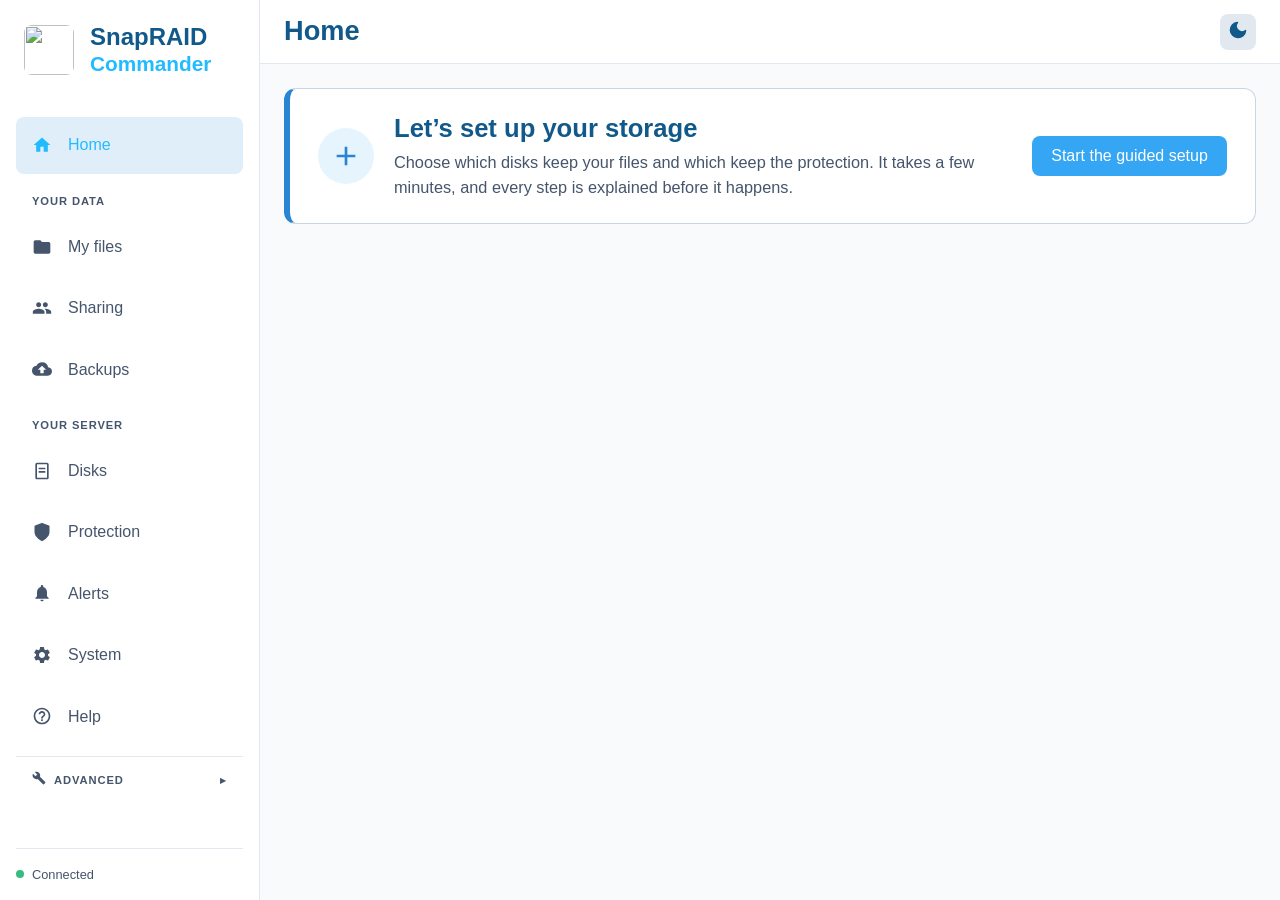
==== commit 146adf7d: "Add the pages for everyday use to both UIs: Home, My files, Sharing, Backups, Disks, Protection, Ale" ====
--- a/commander/index.html
+++ b/commander/index.html
@@ -7,6 +7,7 @@
     <title>SnapRAID Commander</title>
     <script src="js/init.js"></script>
     <link rel="stylesheet" href="css/style.css">
+    <link rel="stylesheet" href="css/simple.css">
     <link rel="apple-touch-icon" sizes="180x180" href="/image/apple-touch-icon.png">
     <link rel="icon" type="image/png" sizes="32x32" href="/image/favicon-32x32.png">
     <link rel="icon" type="image/png" sizes="16x16" href="/image/favicon-16x16.png">
@@ -29,29 +30,61 @@
 
             <nav class="nav-links">
                 <a href="#/" class="nav-item active" data-link>
-                    <span class="icon" id="icon-dashboard"></span> Dashboard
+                    <span class="icon" id="icon-home"></span> Home
                 </a>
-                <a href="#/disks" class="nav-item" data-link>
+                <div class="nav-group">Your data</div>
+                <a href="#/files" class="nav-item" data-link>
+                    <span class="icon" id="icon-folder"></span> My files
+                </a>
+                <a href="#/sharing" class="nav-item" data-link>
+                    <span class="icon" id="icon-share"></span> Sharing
+                </a>
+                <a href="#/backups" class="nav-item" data-link>
+                    <span class="icon" id="icon-backup"></span> Backups
+                </a>
+                <div class="nav-group">Your server</div>
+                <a href="#/drives" class="nav-item" data-link>
                     <span class="icon" id="icon-harddrive"></span> Disks
                 </a>
-                <a href="#/storage" class="nav-item" data-link>
-                    <span class="icon" id="icon-storage"></span> Storage
+                <a href="#/protection" class="nav-item" data-link>
+                    <span class="icon" id="icon-shield"></span> Protection
                 </a>
-                <a href="#/arrays" class="nav-item" data-link>
-                    <span class="icon" id="icon-arrays"></span> Arrays
+                <a href="#/alerts" class="nav-item" data-link>
+                    <span class="icon" id="icon-bell"></span> Alerts
                 </a>
-                <a href="#/tasks" class="nav-item" data-link>
-                    <span class="icon" id="icon-activity"></span> Tasks
+                <a href="#/system" class="nav-item" data-link>
+                    <span class="icon" id="icon-settings"></span> System
                 </a>
-                <a href="#/diff" class="nav-item" data-link>
-                    <span class="icon" id="icon-check"></span> Differences
+                <a href="#/help" class="nav-item" data-link>
+                    <span class="icon" id="icon-help"></span> Help
                 </a>
-                <a href="#/recovery" class="nav-item" data-link>
-                    <span class="icon" id="icon-shield"></span> Recovery
-                </a>
-                <a href="#/settings" class="nav-item" data-link>
-                    <span class="icon" id="icon-settings"></span> Settings
-                </a>
+                <details class="nav-advanced" id="nav-advanced">
+                    <summary class="nav-group nav-group-toggle"><span class="icon" id="icon-tools"></span> Advanced</summary>
+                    <a href="#/dashboard" class="nav-item" data-link>
+                        <span class="icon" id="icon-dashboard"></span> Status details
+                    </a>
+                    <a href="#/storage" class="nav-item" data-link>
+                        <span class="icon" id="icon-storage"></span> Storage
+                    </a>
+                    <a href="#/arrays" class="nav-item" data-link>
+                        <span class="icon" id="icon-arrays"></span> Arrays
+                    </a>
+                    <a href="#/disks" class="nav-item" data-link>
+                        <span class="icon" data-icon="harddrive"></span> Disk details
+                    </a>
+                    <a href="#/tasks" class="nav-item" data-link>
+                        <span class="icon" id="icon-activity"></span> Tasks
+                    </a>
+                    <a href="#/diff" class="nav-item" data-link>
+                        <span class="icon" id="icon-check"></span> Differences
+                    </a>
+                    <a href="#/recovery" class="nav-item" data-link>
+                        <span class="icon" data-icon="shield"></span> Recovery
+                    </a>
+                    <a href="#/settings" class="nav-item" data-link>
+                        <span class="icon" data-icon="settings"></span> Daemon settings
+                    </a>
+                </details>
             </nav>
 
             <div class="sidebar-footer">
@@ -73,7 +106,7 @@
                     <button id="mobile-menu-btn" class="icon-btn mobile-only">
                         <span class="icon" id="icon-menu"></span>
                     </button>
-                    <h1 id="page-title">Dashboard</h1>
+                    <h1 id="page-title">Home</h1>
                 </div>
                 <div class="flex items-center gap-2">
                     <div class="header-actions" id="header-actions">
--- a/commander/css/simple.css
+++ b/commander/css/simple.css
@@ -0,0 +1,339 @@
+/* SPDX-License-Identifier: GPL-3.0-or-later */
+/* Copyright (C) 2026 Robert Paleka */
+
+/* The pages for everyday use: big clear status, one sentence of "why" for every
+   section, colors that always come with words, and large targets. */
+
+:root {
+    --sp-ok: var(--c-emerald-500, #37BC7D);
+    --sp-ok-bg: rgba(55, 188, 125, 0.12);
+    --sp-warn: var(--c-amber-500, #FE9A37);
+    --sp-warn-bg: rgba(254, 154, 55, 0.13);
+    --sp-bad: var(--c-red-500, #FB2C36);
+    --sp-bad-bg: rgba(251, 44, 54, 0.12);
+    --sp-busy: var(--c-sky-500, #34A6F4);
+    --sp-busy-bg: rgba(52, 166, 244, 0.12);
+    --sp-tip: var(--c-slate-400, #90A1B9);
+    --sp-tip-bg: rgba(144, 161, 185, 0.12);
+    --sp-data: var(--c-emerald-500, #37BC7D);
+    --sp-parity: var(--c-purple-500, #AD46FF);
+    --sp-spare: var(--c-slate-400, #90A1B9);
+}
+
+[data-theme="light"] {
+    --sp-ok: var(--c-emerald-600, #2D9966);
+    --sp-warn: var(--c-amber-600, #E1712B);
+    --sp-bad: var(--c-red-600, #E7180B);
+    --sp-busy: var(--c-sky-600, #2984D1);
+    --sp-tip: var(--c-slate-500, #62748E);
+}
+
+/* --- menu --- */
+.nav-group {
+    font-size: 0.7rem;
+    font-weight: 700;
+    letter-spacing: 0.08em;
+    text-transform: uppercase;
+    color: var(--text-secondary);
+    padding: 0.9rem 1rem 0.3rem;
+}
+.nav-advanced { margin-top: 0.4rem; border-top: var(--border-subtle); }
+.nav-group-toggle {
+    cursor: pointer;
+    list-style: none;
+    display: flex;
+    align-items: center;
+    gap: 0.5rem;
+}
+.nav-group-toggle::-webkit-details-marker { display: none; }
+.nav-group-toggle::after { content: '▸'; margin-left: auto; transition: transform 0.15s; }
+.nav-advanced[open] .nav-group-toggle::after { transform: rotate(90deg); }
+.nav-group-toggle .icon svg { width: 14px; height: 14px; fill: currentColor; }
+.nav-advanced .nav-item { padding-left: 1.6rem; font-size: 0.92rem; }
+
+/* --- page --- */
+.sp-page { display: flex; flex-direction: column; gap: var(--gap-lg); max-width: 1200px; }
+.sp-page .card { margin-bottom: 0; }
+.sp-icon { display: inline-flex; width: 1.25rem; height: 1.25rem; flex: none; }
+.sp-icon svg { width: 100%; height: 100%; fill: currentColor; }
+.sp-icon-ok { color: var(--sp-ok); }
+.sp-icon-warn { color: var(--sp-warn); }
+.sp-icon-bad { color: var(--sp-bad); }
+.sp-icon-tip { color: var(--sp-tip); }
+.sp-icon-data { color: var(--sp-data); }
+.sp-icon-parity { color: var(--sp-parity); }
+.sp-icon-spare { color: var(--sp-spare); }
+.sp-link { color: var(--text-sky); text-decoration: none; font-weight: 600; }
+.sp-link:hover { text-decoration: underline; }
+.sp-term { border-bottom: 1px dotted currentColor; cursor: help; }
+.sp-hr { border: 0; border-top: var(--border-subtle); margin: 1rem 0; }
+.sp-num { width: 5.5rem; display: inline-block; }
+.sp-w-auto { width: auto; display: inline-block; }
+
+/* --- the status at the top --- */
+.sp-hero {
+    display: flex;
+    align-items: center;
+    gap: 1.25rem;
+    padding: 1.5rem 1.75rem;
+    border-radius: var(--radius-lg);
+    border: 1px solid var(--border);
+    border-left-width: 6px;
+    background: var(--bg-card);
+}
+.sp-hero-icon {
+    width: 3.5rem;
+    height: 3.5rem;
+    border-radius: 50%;
+    display: flex;
+    align-items: center;
+    justify-content: center;
+    flex: none;
+}
+.sp-hero-icon svg { width: 2rem; height: 2rem; fill: currentColor; }
+.sp-hero-text { flex: 1; min-width: 0; }
+.sp-hero-title { font-size: 1.6rem; font-weight: 750; line-height: 1.2; }
+.sp-hero-sub { margin-top: 0.4rem; font-size: 1.02rem; color: var(--text-secondary); max-width: 52rem; }
+.sp-hero-progress { margin-top: 0.8rem; max-width: 30rem; }
+.sp-hero-action { display: flex; gap: 0.5rem; flex-wrap: wrap; }
+.sp-hero-action .btn { padding: 0.7rem 1.2rem; font-size: 1rem; }
+.sp-hero-ok { border-left-color: var(--sp-ok); }
+.sp-hero-ok .sp-hero-icon { background: var(--sp-ok-bg); color: var(--sp-ok); }
+.sp-hero-warn { border-left-color: var(--sp-warn); }
+.sp-hero-warn .sp-hero-icon { background: var(--sp-warn-bg); color: var(--sp-warn); }
+.sp-hero-bad { border-left-color: var(--sp-bad); }
+.sp-hero-bad .sp-hero-icon { background: var(--sp-bad-bg); color: var(--sp-bad); }
+.sp-hero-busy { border-left-color: var(--sp-busy); }
+.sp-hero-busy .sp-hero-icon { background: var(--sp-busy-bg); color: var(--sp-busy); }
+.sp-hero-busy .sp-hero-icon svg { animation: spin 2s linear infinite; }
+.sp-hero-setup { border-left-color: var(--sp-busy); }
+.sp-hero-setup .sp-hero-icon { background: var(--sp-busy-bg); color: var(--sp-busy); }
+
+/* --- tiles --- */
+.sp-tiles { display: grid; grid-template-columns: repeat(auto-fit, minmax(210px, 1fr)); gap: var(--gap-md); }
+.sp-tile {
+    display: flex;
+    flex-direction: column;
+    gap: 0.35rem;
+    padding: 1.1rem 1.25rem;
+    border-radius: var(--radius-lg);
+    border: 1px solid var(--border);
+    background: var(--bg-card);
+    color: inherit;
+    text-decoration: none;
+    transition: border-color 0.15s, transform 0.15s;
+}
+.sp-tile:hover, .sp-tile:focus-visible { border-color: var(--accent-glow); transform: translateY(-1px); }
+.sp-tile-head { display: flex; align-items: center; gap: 0.5rem; font-size: 0.8rem; font-weight: 700; text-transform: uppercase; letter-spacing: 0.05em; color: var(--text-secondary); }
+.sp-tile-value { font-size: 1.35rem; font-weight: 700; }
+.sp-tile-value small { font-size: 0.85rem; font-weight: 500; color: var(--text-secondary); }
+.sp-tile-sub { font-size: 0.85rem; color: var(--text-secondary); }
+
+/* --- sections --- */
+.sp-section-head { display: flex; justify-content: space-between; align-items: flex-start; gap: 1rem; flex-wrap: wrap; margin-bottom: 1rem; }
+.sp-section-head h3 { font-size: 1.15rem; }
+.sp-why { margin-top: 0.25rem; font-size: 0.92rem; color: var(--text-secondary); max-width: 56rem; }
+.sp-section-extra { display: flex; align-items: center; gap: 0.4rem; flex-wrap: wrap; }
+.sp-empty { padding: 1.5rem; text-align: center; color: var(--text-secondary); border: 1px dashed var(--border); border-radius: var(--radius-md); }
+.sp-empty .sp-icon { vertical-align: middle; }
+
+/* --- rows of findings and events --- */
+.sp-rows { display: flex; flex-direction: column; gap: 0.5rem; }
+.sp-row {
+    display: flex;
+    align-items: center;
+    gap: 0.9rem;
+    padding: 0.8rem 1rem;
+    border-radius: var(--radius-md);
+    border: 1px solid var(--border);
+    border-left-width: 4px;
+}
+.sp-row-bad { border-left-color: var(--sp-bad); background: var(--sp-bad-bg); }
+.sp-row-warn { border-left-color: var(--sp-warn); background: var(--sp-warn-bg); }
+.sp-row-tip { border-left-color: var(--sp-tip); }
+.sp-row-ok { border-left-color: var(--sp-ok); }
+.sp-row-main { flex: 1; min-width: 0; }
+.sp-row-title { font-weight: 650; }
+.sp-row-text { font-size: 0.9rem; color: var(--text-secondary); }
+.sp-row-when { font-size: 0.82rem; color: var(--text-secondary); white-space: nowrap; }
+
+/* --- forms --- */
+.sp-form { display: flex; flex-direction: column; gap: 0.6rem; }
+.sp-form-row { display: flex; align-items: center; gap: 0.6rem; flex-wrap: wrap; }
+.sp-form-foot { display: flex; align-items: center; gap: 1rem; margin-top: 0.8rem; flex-wrap: wrap; }
+.sp-field { display: flex; flex-direction: column; gap: 0.3rem; margin-bottom: 0.9rem; }
+.sp-field-label { font-weight: 650; font-size: 0.95rem; }
+.sp-field-help { font-size: 0.85rem; color: var(--text-secondary); }
+.sp-toggle { display: flex; align-items: flex-start; gap: 0.75rem; }
+.sp-toggle-text { display: flex; flex-direction: column; cursor: pointer; }
+.sp-saved { font-size: 0.9rem; color: var(--sp-ok); display: inline-flex; align-items: center; gap: 0.4rem; opacity: 0; transition: opacity 0.3s; }
+.sp-saved-on { opacity: 1; }
+.sp-choices { display: flex; flex-direction: column; gap: 0.5rem; }
+.sp-choice {
+    display: flex;
+    align-items: flex-start;
+    gap: 0.6rem;
+    padding: 0.7rem 0.9rem;
+    border: 1px solid var(--border);
+    border-radius: var(--radius-md);
+    cursor: pointer;
+}
+.sp-choice:has(input:checked) { border-color: var(--accent-glow); background: var(--sp-busy-bg); }
+.sp-choice input { margin-top: 0.3rem; }
+.sp-day { display: inline-flex; align-items: center; gap: 0.3rem; padding: 0.3rem 0.6rem; border: 1px solid var(--border); border-radius: 999px; cursor: pointer; }
+.sp-day:has(input:checked) { border-color: var(--accent-glow); background: var(--sp-busy-bg); }
+.sp-more summary { cursor: pointer; font-weight: 600; color: var(--text-sky); }
+.sp-pre { max-height: 16rem; overflow: auto; font-size: 0.75rem; background: var(--bg-sub); padding: 0.6rem; border-radius: var(--radius-md); white-space: pre-wrap; }
+
+/* --- facts --- */
+.sp-facts { display: grid; grid-template-columns: repeat(auto-fit, minmax(180px, 1fr)); gap: 1rem; }
+.sp-fact-label { font-size: 0.78rem; font-weight: 700; text-transform: uppercase; letter-spacing: 0.05em; color: var(--text-secondary); }
+.sp-fact-value { font-size: 1.1rem; font-weight: 650; margin-top: 0.2rem; }
+
+/* --- pills and chips --- */
+.sp-pill { display: inline-flex; align-items: center; padding: 0.2rem 0.6rem; border-radius: 999px; font-size: 0.8rem; font-weight: 650; white-space: nowrap; }
+.sp-pill-ok { background: var(--sp-ok-bg); color: var(--sp-ok); }
+.sp-pill-warn { background: var(--sp-warn-bg); color: var(--sp-warn); }
+.sp-pill-bad { background: var(--sp-bad-bg); color: var(--sp-bad); }
+.sp-pill-busy { background: var(--sp-busy-bg); color: var(--sp-busy); }
+.sp-pill-tip { background: var(--sp-tip-bg); color: var(--sp-tip); }
+.sp-chip {
+    display: inline-flex;
+    align-items: center;
+    gap: 0.35rem;
+    padding: 0.35rem 0.75rem;
+    border-radius: 999px;
+    border: 1px solid var(--border);
+    background: var(--bg-sub);
+    color: inherit;
+    font-size: 0.88rem;
+    cursor: pointer;
+}
+.sp-chip.active { border-color: var(--accent-glow); box-shadow: 0 0 0 2px var(--sp-busy-bg); }
+.sp-chip-data { border-left: 4px solid var(--sp-data); }
+.sp-chip-parity { border-left: 4px solid var(--sp-parity); }
+.sp-chip-spare { border-left: 4px dashed var(--sp-spare); }
+.sp-chip-x { background: none; border: none; color: var(--text-secondary); font-size: 1rem; cursor: pointer; line-height: 1; }
+.sp-users { display: flex; gap: 0.5rem; flex-wrap: wrap; }
+
+/* --- files --- */
+.sp-tabs { display: flex; gap: 0.4rem; flex-wrap: wrap; }
+.sp-tab { padding: 0.45rem 0.9rem; border-radius: 999px; border: 1px solid var(--border); background: var(--bg-card); color: inherit; cursor: pointer; font-family: monospace; }
+.sp-tab.active { border-color: var(--accent-glow); background: var(--sp-busy-bg); }
+.sp-crumbs { display: flex; align-items: center; gap: 0.35rem; flex-wrap: wrap; margin-bottom: 0.8rem; font-size: 0.95rem; }
+.sp-crumbs a { color: var(--text-sky); text-decoration: none; display: inline-flex; align-items: center; gap: 0.3rem; }
+.sp-files { display: flex; flex-direction: column; border: 1px solid var(--border); border-radius: var(--radius-md); overflow: hidden; }
+.sp-file {
+    display: grid;
+    grid-template-columns: minmax(0, 1fr) 6rem 9rem auto;
+    align-items: center;
+    gap: 0.75rem;
+    padding: 0.5rem 0.8rem;
+    border-bottom: var(--border-subtle);
+}
+.sp-file:last-child { border-bottom: none; }
+.sp-file:hover { background: var(--table-row-alt); }
+.sp-file-name { display: inline-flex; align-items: center; gap: 0.45rem; color: inherit; text-decoration: none; overflow: hidden; text-overflow: ellipsis; white-space: nowrap; }
+a.sp-file-name { font-weight: 600; }
+.sp-file-name .sp-icon { color: var(--text-sky); }
+.sp-file-meta { font-size: 0.82rem; color: var(--text-secondary); white-space: nowrap; }
+.sp-file-actions { display: flex; gap: 0.3rem; justify-content: flex-end; opacity: 0.55; transition: opacity 0.15s; }
+.sp-file:hover .sp-file-actions, .sp-file:focus-within .sp-file-actions { opacity: 1; }
+.sp-pick { max-height: 22rem; overflow: auto; border: 1px solid var(--border); border-radius: var(--radius-md); padding: 0.4rem; }
+.sp-pick-row { display: flex; align-items: baseline; gap: 0.5rem; flex-wrap: wrap; padding: 0.25rem 0.3rem; font-size: 0.88rem; }
+.sp-check-all { display: inline-flex; gap: 0.4rem; margin-bottom: 0.4rem; font-weight: 600; }
+.sp-list-plain { list-style: none; display: flex; flex-direction: column; gap: 0.3rem; font-size: 0.88rem; max-height: 18rem; overflow: auto; }
+
+/* --- bays --- */
+.sp-bays { display: grid; gap: 0.6rem; }
+.sp-bay {
+    position: relative;
+    display: flex;
+    flex-direction: column;
+    align-items: center;
+    justify-content: center;
+    gap: 0.15rem;
+    min-height: 5.5rem;
+    padding: 0.6rem 0.4rem;
+    border-radius: var(--radius-md);
+    border: 2px solid var(--border);
+    background: var(--bg-sub);
+    color: inherit;
+    cursor: pointer;
+}
+.sp-bay-num { position: absolute; top: 0.3rem; left: 0.5rem; font-size: 0.7rem; color: var(--text-secondary); }
+.sp-bay-name { font-weight: 700; font-family: monospace; }
+.sp-bay-sub { font-size: 0.75rem; color: var(--text-secondary); }
+.sp-bay-empty { border-style: dashed; opacity: 0.75; }
+.sp-bay-data { border-color: var(--sp-data); }
+.sp-bay-parity { border-color: var(--sp-parity); }
+.sp-bay-spare { border-color: var(--sp-spare); border-style: dashed; }
+.sp-bay-h-bad { background: var(--sp-bad-bg); border-color: var(--sp-bad); animation: sp-blink 1.4s ease-in-out infinite; }
+.sp-bay-h-warn { background: var(--sp-warn-bg); }
+.sp-bay-alert { font-size: 0.7rem; font-weight: 800; text-transform: uppercase; color: var(--sp-bad); }
+.sp-bay-target { outline: 2px dashed var(--accent-glow); outline-offset: 2px; }
+.sp-unplaced { display: flex; gap: 0.5rem; align-items: center; flex-wrap: wrap; margin-top: 1rem; }
+.sp-place-bar { margin-top: 0.8rem; padding: 0.7rem 0.9rem; border-radius: var(--radius-md); background: var(--sp-busy-bg); }
+@keyframes sp-blink { 50% { box-shadow: 0 0 0 4px var(--sp-bad-bg); } }
+
+/* --- disks --- */
+.sp-disks { display: grid; grid-template-columns: repeat(auto-fill, minmax(330px, 1fr)); gap: var(--gap-md); }
+.sp-disk { border: 1px solid var(--border); border-radius: var(--radius-md); padding: 0.9rem 1rem; display: flex; flex-direction: column; gap: 0.6rem; border-top-width: 4px; }
+.sp-disk-data { border-top-color: var(--sp-data); }
+.sp-disk-parity { border-top-color: var(--sp-parity); }
+.sp-disk-spare { border-top-color: var(--sp-spare); border-top-style: dashed; }
+.sp-disk-head { display: flex; align-items: flex-start; gap: 0.6rem; }
+.sp-disk-title { flex: 1; min-width: 0; }
+.sp-disk-facts { display: flex; gap: 0.5rem 1rem; flex-wrap: wrap; font-size: 0.85rem; color: var(--text-secondary); align-items: center; }
+.sp-disk-actions { display: flex; gap: 0.35rem; flex-wrap: wrap; }
+.sp-io { display: grid; grid-template-columns: auto 1fr; gap: 0.15rem 0.5rem; align-items: center; }
+.sp-spark { width: 100%; height: 1.4rem; }
+.sp-spark-read rect { fill: var(--sp-busy); }
+.sp-spark-write rect { fill: var(--sp-parity); }
+
+/* --- runs --- */
+.sp-runs { display: flex; flex-direction: column; gap: 0.3rem; }
+.sp-run { display: grid; grid-template-columns: 8rem 12rem 1fr 9rem; gap: 0.75rem; align-items: center; font-size: 0.88rem; }
+.sp-run-when, .sp-run-dur { color: var(--text-secondary); white-space: nowrap; }
+.sp-run-bar { height: 0.7rem; background: var(--bg-sub); border-radius: 999px; overflow: hidden; }
+.sp-run-fill { display: block; height: 100%; border-radius: 999px; background: var(--sp-busy); }
+.sp-run-scrub { background: var(--sp-ok); }
+.sp-run-bad { background: var(--sp-bad); }
+
+/* --- cards of shares and backups --- */
+.sp-cards { display: grid; grid-template-columns: repeat(auto-fill, minmax(340px, 1fr)); gap: var(--gap-md); }
+.sp-card { border: 1px solid var(--border); border-radius: var(--radius-md); padding: 1rem; display: flex; flex-direction: column; gap: 0.7rem; }
+.sp-card-head { display: flex; align-items: flex-start; gap: 0.6rem; }
+.sp-card-head > div { flex: 1; min-width: 0; }
+.sp-card-head .sp-icon { color: var(--text-sky); }
+.sp-card-facts { list-style: none; display: flex; flex-direction: column; gap: 0.25rem; font-size: 0.88rem; color: var(--text-secondary); }
+.sp-card-facts li::before { content: '•'; margin-right: 0.45rem; color: var(--text-sky); }
+.sp-card-actions { display: flex; gap: 0.4rem; flex-wrap: wrap; margin-top: auto; }
+.sp-open { background: var(--bg-sub); border-radius: var(--radius-md); padding: 0.5rem 0.7rem; font-size: 0.85rem; display: flex; flex-direction: column; gap: 0.2rem; }
+
+/* --- help --- */
+.sp-guides { display: flex; flex-direction: column; gap: 0.5rem; }
+.sp-guide { border: 1px solid var(--border); border-radius: var(--radius-md); padding: 0.75rem 1rem; }
+.sp-guide summary { cursor: pointer; font-weight: 650; }
+.sp-guide p { margin: 0.6rem 0; color: var(--text-secondary); }
+.sp-glossary { display: grid; grid-template-columns: 9rem 1fr; gap: 0.5rem 1rem; }
+.sp-glossary dt { font-weight: 700; text-transform: capitalize; }
+.sp-glossary dd { color: var(--text-secondary); }
+
+/* --- small screens --- */
+@media (max-width: 768px) {
+    .sp-hero { flex-direction: column; align-items: flex-start; padding: 1.2rem; }
+    .sp-hero-title { font-size: 1.3rem; }
+    .sp-file { grid-template-columns: minmax(0, 1fr) auto; }
+    .sp-file .sp-file-meta { display: none; }
+    .sp-file-actions { opacity: 1; grid-column: 1 / -1; justify-content: flex-start; flex-wrap: wrap; }
+    .sp-run { grid-template-columns: 1fr 1fr; }
+    .sp-run-bar { grid-column: 1 / -1; }
+    .sp-glossary { grid-template-columns: 1fr; }
+    .sp-disks, .sp-cards { grid-template-columns: 1fr; }
+}
+
+@media (prefers-reduced-motion: reduce) {
+    .sp-hero-busy .sp-hero-icon svg, .sp-bay-h-bad { animation: none; }
+}
+.sp-danger-text { color: var(--sp-bad); }
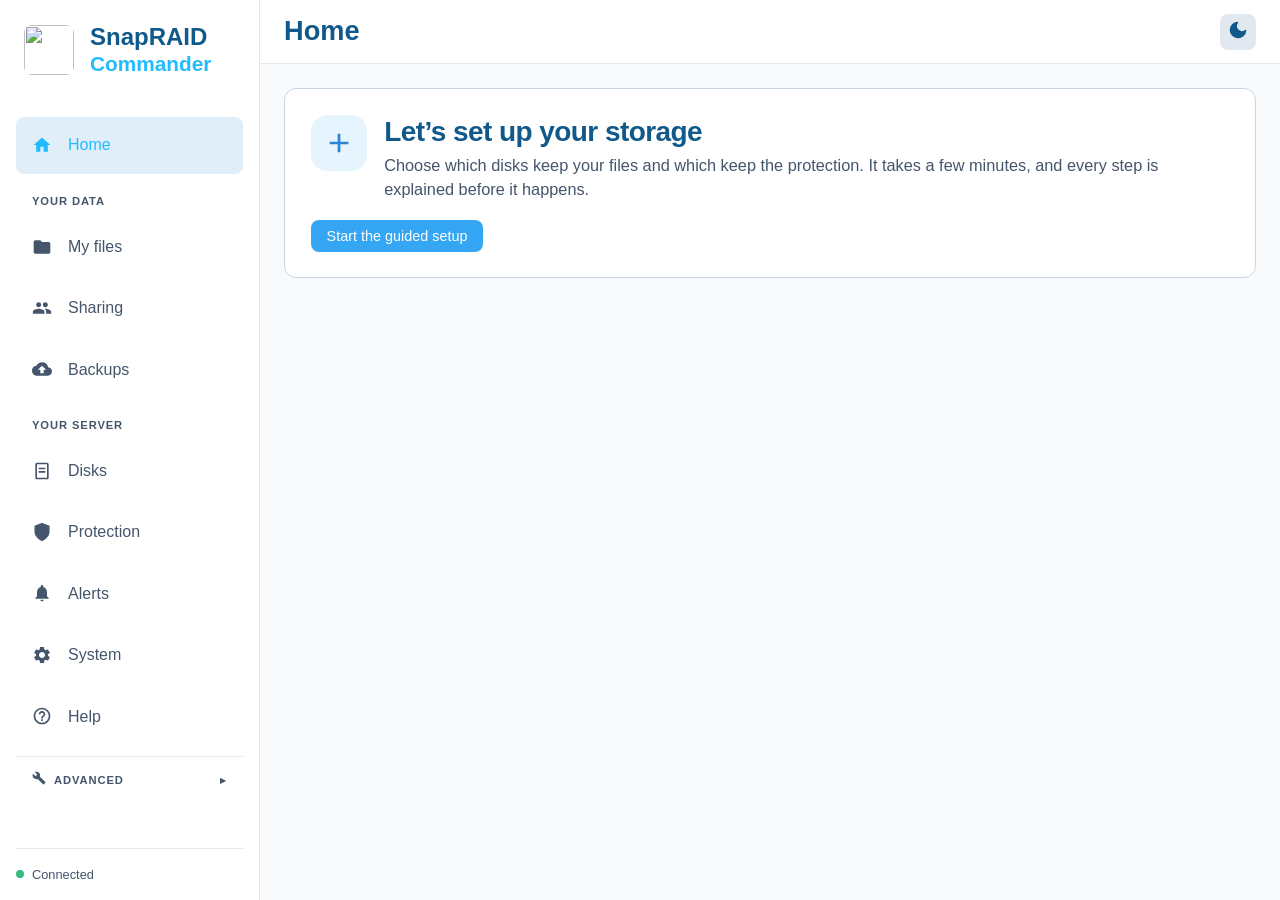
==== commit 8da363f7: "SnapRAID file: every change of the configuration is shown before it is written, untouched lines stay" ====
--- a/commander/index.html
+++ b/commander/index.html
@@ -84,6 +84,9 @@
                     <a href="#/settings" class="nav-item" data-link>
                         <span class="icon" data-icon="settings"></span> Daemon settings
                     </a>
+                    <a href="#/snapraid-file" class="nav-item" data-link>
+                        <span class="icon" data-icon="file"></span> SnapRAID file
+                    </a>
                 </details>
             </nav>
 
--- a/commander/css/simple.css
+++ b/commander/css/simple.css
@@ -18,6 +18,14 @@
     --sp-data: var(--c-emerald-500, #37BC7D);
     --sp-parity: var(--c-purple-500, #AD46FF);
     --sp-spare: var(--c-slate-400, #90A1B9);
+    /* one colour for every array, always with its name next to it */
+    --sp-ac-0: #4CC9B0;
+    --sp-ac-1: #CF8BEA;
+    --sp-ac-2: #D9C36A;
+    --sp-ac-3: #E59A6B;
+    --sp-ac-4: #6FB7E8;
+    --sp-ac-5: #E883B0;
+    --sp-ac-none: #8E99A8;
 }
 
 [data-theme="light"] {
@@ -26,6 +34,13 @@
     --sp-bad: var(--c-red-600, #E7180B);
     --sp-busy: var(--c-sky-600, #2984D1);
     --sp-tip: var(--c-slate-500, #62748E);
+    --sp-ac-0: #0F8A75;
+    --sp-ac-1: #9A4CC2;
+    --sp-ac-2: #8A7314;
+    --sp-ac-3: #B05A22;
+    --sp-ac-4: #2A79B5;
+    --sp-ac-5: #B83C78;
+    --sp-ac-none: #6B7684;
 }
 
 /* --- menu --- */
@@ -159,6 +174,7 @@
 
 /* --- forms --- */
 .sp-form { display: flex; flex-direction: column; gap: 0.6rem; }
+.sp-form-narrow { max-width: 26rem; }
 .sp-form-row { display: flex; align-items: center; gap: 0.6rem; flex-wrap: wrap; }
 .sp-form-foot { display: flex; align-items: center; gap: 1rem; margin-top: 0.8rem; flex-wrap: wrap; }
 .sp-field { display: flex; flex-direction: column; gap: 0.3rem; margin-bottom: 0.9rem; }
@@ -245,35 +261,98 @@
 .sp-list-plain { list-style: none; display: flex; flex-direction: column; gap: 0.3rem; font-size: 0.88rem; max-height: 18rem; overflow: auto; }
 
 /* --- bays --- */
-.sp-bays { display: grid; gap: 0.6rem; }
+.sp-ac-0 { --ac: var(--sp-ac-0); }
+.sp-ac-1 { --ac: var(--sp-ac-1); }
+.sp-ac-2 { --ac: var(--sp-ac-2); }
+.sp-ac-3 { --ac: var(--sp-ac-3); }
+.sp-ac-4 { --ac: var(--sp-ac-4); }
+.sp-ac-5 { --ac: var(--sp-ac-5); }
+.sp-ac-none { --ac: var(--sp-ac-none); }
+.sp-adot { display: inline-block; width: 0.55rem; height: 0.55rem; border-radius: 50%; flex: none; background: var(--ac, var(--sp-ac-none)); }
+.sp-onbar { display: flex; align-items: center; gap: 0.6rem; flex-wrap: wrap; padding: 0.6rem 0.9rem; margin-bottom: var(--gap-md); border: 1px solid var(--border); border-radius: var(--radius-md); background: var(--bg-card); }
+.sp-onpill { display: inline-flex; align-items: center; gap: 0.4rem; min-height: 1.9rem; padding: 0 0.75rem; border-radius: 999px; background: var(--bg-sub); }
+.sp-onpill .sp-icon { width: 0.95rem; height: 0.95rem; color: var(--text-secondary); }
+.sp-onbar-note { margin-left: auto; }
+.sp-filters { display: flex; flex-direction: column; gap: 0.45rem; margin-bottom: 0.9rem; }
+.sp-filter-row { display: flex; align-items: flex-start; gap: 0.4rem; }
+.sp-filter-label { width: 3.6rem; flex: none; padding-top: 0.4rem; font-size: 0.82rem; color: var(--text-secondary); }
+.sp-filter-pills { display: flex; flex-wrap: wrap; align-items: center; gap: 0.4rem; min-width: 0; flex: 1; }
+.sp-fpill { display: inline-flex; align-items: center; gap: 0.4rem; min-height: 2rem; padding: 0 0.7rem; border-radius: 999px; border: 1px solid var(--border); background: var(--bg-sub); color: inherit; font: inherit; font-size: 0.82rem; cursor: pointer; }
+.sp-fpill.active { border-color: var(--accent-glow); background: var(--sp-busy-bg); }
+.sp-fpill-n { color: var(--text-secondary); font-variant-numeric: tabular-nums; }
+.sp-bays { display: grid; gap: 0.6rem; overflow-x: auto; }
 .sp-bay {
     position: relative;
     display: flex;
     flex-direction: column;
-    align-items: center;
-    justify-content: center;
-    gap: 0.15rem;
-    min-height: 5.5rem;
-    padding: 0.6rem 0.4rem;
+    justify-content: space-between;
+    gap: 0.3rem;
+    min-height: 7rem;
+    min-width: 0;
+    padding: 0.55rem 0.7rem;
     border-radius: var(--radius-md);
-    border: 2px solid var(--border);
+    border: 1px solid var(--border);
     background: var(--bg-sub);
     color: inherit;
+    font: inherit;
+    text-align: left;
     cursor: pointer;
-}
-.sp-bay-num { position: absolute; top: 0.3rem; left: 0.5rem; font-size: 0.7rem; color: var(--text-secondary); }
-.sp-bay-name { font-weight: 700; font-family: monospace; }
-.sp-bay-sub { font-size: 0.75rem; color: var(--text-secondary); }
-.sp-bay-empty { border-style: dashed; opacity: 0.75; }
-.sp-bay-data { border-color: var(--sp-data); }
-.sp-bay-parity { border-color: var(--sp-parity); }
-.sp-bay-spare { border-color: var(--sp-spare); border-style: dashed; }
+    transition: opacity 0.15s;
+}
+.sp-bay-filled { box-shadow: inset 0 3px 0 var(--ac, var(--sp-ac-none)); }
+.sp-bay-top { display: flex; justify-content: space-between; align-items: center; gap: 0.4rem; }
+.sp-bay-num { font-size: 0.72rem; color: var(--text-secondary); }
+.sp-bay-tag { display: inline-flex; align-items: center; gap: 0.3rem; max-width: 70%; padding: 0.05rem 0.45rem; border-radius: 999px; background: rgba(0, 0, 0, 0.18); font-size: 0.7rem; white-space: nowrap; overflow: hidden; text-overflow: ellipsis; }
+.sp-bay-tag .sp-adot { width: 0.45rem; height: 0.45rem; }
+.sp-bay-pool { display: flex; align-items: center; gap: 0.3rem; font-family: "JetBrains Mono", ui-monospace, monospace; font-size: 0.7rem; white-space: nowrap; overflow: hidden; text-overflow: ellipsis; }
+.sp-bay-pool .sp-icon { width: 0.7rem; height: 0.7rem; opacity: 0.8; }
+.sp-bay-pool-none { font-family: inherit; color: var(--text-secondary); opacity: 0.8; }
+.sp-bay-name { font-weight: 700; font-family: "JetBrains Mono", ui-monospace, monospace; font-size: 1.02rem; white-space: nowrap; overflow: hidden; text-overflow: ellipsis; }
+.sp-bay-sub { display: flex; align-items: center; gap: 0.35rem; font-size: 0.74rem; color: var(--text-secondary); min-width: 0; }
+.sp-bay-sub .sp-icon { width: 0.85rem; height: 0.85rem; }
+.sp-bay-subtext { white-space: nowrap; overflow: hidden; text-overflow: ellipsis; }
+.sp-bay-empty { border-style: dashed; background: transparent; }
+.sp-bay-idle { align-self: center; margin-bottom: 1.2rem; font-size: 0.8rem; color: var(--text-secondary); }
 .sp-bay-h-bad { background: var(--sp-bad-bg); border-color: var(--sp-bad); animation: sp-blink 1.4s ease-in-out infinite; }
 .sp-bay-h-warn { background: var(--sp-warn-bg); }
-.sp-bay-alert { font-size: 0.7rem; font-weight: 800; text-transform: uppercase; color: var(--sp-bad); }
-.sp-bay-target { outline: 2px dashed var(--accent-glow); outline-offset: 2px; }
-.sp-unplaced { display: flex; gap: 0.5rem; align-items: center; flex-wrap: wrap; margin-top: 1rem; }
-.sp-place-bar { margin-top: 0.8rem; padding: 0.7rem 0.9rem; border-radius: var(--radius-md); background: var(--sp-busy-bg); }
+.sp-bay-alert { font-size: 0.7rem; font-weight: 800; letter-spacing: 0.05em; text-transform: uppercase; color: var(--sp-bad); }
+.sp-bay-warn { font-size: 0.72rem; font-weight: 650; color: var(--sp-warn); }
+.sp-bay-dim { opacity: 0.3; }
+.sp-bays-alarm .sp-bay-dim { opacity: 0.45; }
+/* placing a disk: free bays outlined, its mates marked, what a click does said on the bay */
+.sp-bay-hint { display: none; font-size: 0.76rem; font-weight: 650; line-height: 1.25; }
+.sp-bays-placing .sp-bay:hover .sp-bay-hint, .sp-bays-placing .sp-bay:focus-visible .sp-bay-hint { display: block; }
+.sp-bays-placing .sp-bay-empty:hover .sp-bay-idle, .sp-bays-placing .sp-bay-empty:focus-visible .sp-bay-idle { display: none; }
+.sp-bays-placing .sp-bay-filled:hover .sp-bay-pool, .sp-bays-placing .sp-bay-filled:hover .sp-bay-sub, .sp-bays-placing .sp-bay-filled:hover .sp-bay-warn,
+.sp-bays-placing .sp-bay-filled:focus-visible .sp-bay-pool, .sp-bays-placing .sp-bay-filled:focus-visible .sp-bay-sub, .sp-bays-placing .sp-bay-filled:focus-visible .sp-bay-warn { display: none; }
+.sp-bay-target { border: 1.5px dashed var(--accent-glow); background: var(--sp-busy-bg); }
+.sp-bay-target .sp-bay-idle { color: var(--accent-glow); }
+.sp-bay-target:hover, .sp-bay-target:focus-visible { border-style: solid; border-width: 2px; }
+.sp-bay-taken { opacity: 0.6; }
+.sp-bay-taken:hover, .sp-bay-taken:focus-visible { opacity: 1; border: 2px solid var(--sp-warn); }
+.sp-bay-mate { opacity: 1; border-color: var(--ac); }
+.sp-bay-current { outline: 2px dashed var(--accent-glow); outline-offset: 2px; }
+.sp-bay-legend { display: flex; flex-wrap: wrap; gap: 0.35rem 1rem; margin-top: 0.7rem; font-size: 0.78rem; color: var(--text-secondary); }
+.sp-bay-legend > span { display: inline-flex; align-items: center; gap: 0.35rem; }
+.sp-bay-legend .sp-icon { width: 0.85rem; height: 0.85rem; }
+.sp-legend-edge { display: inline-block; width: 1.1rem; height: 0.25rem; border-radius: 2px; background: linear-gradient(90deg, var(--sp-ac-0) 33%, var(--sp-ac-1) 33% 66%, var(--sp-ac-2) 66%); }
+.sp-place-bar { display: flex; flex-wrap: wrap; align-items: center; gap: 0.8rem; margin-bottom: 0.8rem; padding: 0.7rem 0.9rem; border-radius: var(--radius-md); border: 1px solid var(--accent-glow); background: var(--sp-busy-bg); }
+.sp-place-main { display: flex; flex-direction: column; gap: 0.3rem; flex: 1 1 18rem; min-width: 0; }
+.sp-place-line { display: flex; align-items: center; gap: 0.5rem; flex-wrap: wrap; }
+.sp-place-chip { display: inline-flex; align-items: center; gap: 0.4rem; min-height: 1.9rem; padding: 0 0.7rem; border-radius: 999px; border: 1px solid var(--accent-glow); background: var(--bg-card); font-size: 0.85rem; }
+.sp-place-btns { display: flex; flex-wrap: wrap; gap: 0.5rem; }
+.sp-kbd { font-family: "JetBrains Mono", ui-monospace, monospace; font-size: 0.68rem; padding: 0.05rem 0.3rem; border: 1px solid var(--border); border-radius: 5px; color: var(--text-secondary); }
+.sp-bay-note { display: flex; align-items: center; justify-content: space-between; gap: 0.8rem; margin-bottom: 0.8rem; padding: 0.5rem 0.8rem; border-radius: var(--radius-md); border: 1px solid var(--border); background: var(--bg-sub); font-size: 0.88rem; }
+.sp-tray { display: flex; flex-direction: column; gap: 0.5rem; margin-top: 1rem; }
+.sp-tray-head { display: flex; flex-wrap: wrap; align-items: center; gap: 0.4rem 0.8rem; }
+.sp-tray-head h4 { margin: 0; font-size: 0.95rem; font-weight: 650; }
+.sp-tray-head .btn { margin-left: auto; }
+.sp-tray-group { display: flex; flex-wrap: wrap; align-items: center; gap: 0.5rem 0.8rem; padding: 0.5rem 0.6rem; border-radius: var(--radius-md); background: var(--bg-sub); }
+.sp-tray-label { display: flex; flex-direction: column; gap: 0.1rem; width: 9.5rem; flex: none; font-size: 0.85rem; }
+.sp-tray-name { display: inline-flex; align-items: center; gap: 0.4rem; }
+.sp-tray-pool { padding-left: 0.95rem; font-size: 0.72rem; color: var(--text-secondary); overflow-wrap: anywhere; }
+.sp-tray-disks { display: flex; flex-wrap: wrap; gap: 0.4rem; flex: 1; min-width: 0; }
+.sp-tray-disks .sp-chip { gap: 0.45rem; font-size: 0.82rem; }
 @keyframes sp-blink { 50% { box-shadow: 0 0 0 4px var(--sp-bad-bg); } }
 
 /* --- disks --- */
@@ -337,3 +416,397 @@
     .sp-hero-busy .sp-hero-icon svg, .sp-bay-h-bad { animation: none; }
 }
 .sp-danger-text { color: var(--sp-bad); }
+
+/* advanced mode: the finer controls stay out of sight until asked for */
+.sp-adv-off .sp-adv-only { display: none !important; }
+.sp-adv-switch {
+    display: inline-flex; align-items: center; gap: 0.5rem;
+    padding: 0.3rem 0.75rem 0.3rem 0.4rem; border-radius: 999px;
+    border: 1px solid var(--sp-tip); background: transparent; color: var(--text-secondary, inherit);
+    font: inherit; font-size: 0.85rem; font-weight: 600; cursor: pointer;
+}
+.sp-adv-knob { width: 1.7rem; height: 0.95rem; border-radius: 999px; background: var(--sp-tip-bg); border: 1px solid var(--sp-tip); position: relative; flex: none; }
+.sp-adv-knob::after { content: ""; position: absolute; top: 1px; left: 1px; width: 0.7rem; height: 0.7rem; border-radius: 50%; background: var(--sp-tip); transition: transform 0.15s; }
+.sp-adv-switch.on { border-color: var(--sp-busy); color: var(--sp-busy); background: var(--sp-busy-bg); }
+.sp-adv-switch.on .sp-adv-knob { border-color: var(--sp-busy); }
+.sp-adv-switch.on .sp-adv-knob::after { background: var(--sp-busy); transform: translateX(0.72rem); }
+.sp-adv-note { margin-top: 0.9rem; padding: 0.55rem 0.8rem; border-left: 3px solid var(--sp-busy); background: var(--sp-busy-bg); font-size: 0.85rem; border-radius: 0 6px 6px 0; }
+.sp-section-extra { display: flex; align-items: center; gap: 0.5rem; flex-wrap: wrap; }
+
+/* the tour of the first visit */
+.sp-tour-text { font-size: 1.02rem; line-height: 1.6; min-height: 6.5rem; }
+.sp-tour-dots { display: flex; gap: 0.4rem; justify-content: center; margin-top: 1rem; }
+.sp-tour-dot { width: 0.5rem; height: 0.5rem; border-radius: 50%; background: var(--sp-tip-bg); border: 1px solid var(--sp-tip); }
+.sp-tour-dot.on { background: var(--sp-busy); border-color: var(--sp-busy); }
+
+/* record of the runs */
+.sp-run-rec { grid-template-columns: 8rem 14rem 1fr 6rem; }
+.sp-run-detail { grid-column: 2 / -1; font-size: 0.8rem; color: var(--text-secondary); margin-top: -0.2rem; margin-bottom: 0.3rem; }
+.sp-dot { display: inline-block; width: 0.55rem; height: 0.55rem; border-radius: 50%; margin-right: 0.45rem; vertical-align: middle; background: var(--sp-ok); }
+.sp-dot-warn { background: var(--sp-warn, #d97706); }
+.sp-dot-bad { background: var(--sp-bad); }
+@media (max-width: 700px) {
+    .sp-run-rec { grid-template-columns: 1fr 1fr; }
+    .sp-run-detail { grid-column: 1 / -1; }
+}
+
+/* places of the alerts */
+.sp-al-item { border: 1px solid var(--border-color, rgba(128, 128, 128, 0.25)); border-radius: 0.6rem; padding: 0.75rem 1rem; margin-bottom: 0.6rem; }
+.sp-al-item-head { display: flex; justify-content: space-between; align-items: center; margin-bottom: 0.4rem; }
+
+/* --- bento: tiles of different sizes on 12 columns --- */
+.sp-bento { display: grid; grid-template-columns: repeat(12, minmax(0, 1fr)); gap: var(--gap-md); align-items: stretch; }
+.sp-b {
+    grid-column: span 12;
+    display: flex;
+    flex-direction: column;
+    gap: 0.75rem;
+    min-width: 0;
+    padding: 1.25rem 1.35rem;
+    border-radius: var(--radius-lg);
+    border: 1px solid var(--border);
+    background: var(--bg-card);
+}
+.sp-b-2 { grid-column: span 2; }
+.sp-b-3 { grid-column: span 3; }
+.sp-b-4 { grid-column: span 4; }
+.sp-b-6 { grid-column: span 6; }
+.sp-b-8 { grid-column: span 8; }
+.sp-b-12 { grid-column: span 12; }
+.sp-b-tall { grid-row: span 2; }
+.sp-b-head { display: flex; justify-content: space-between; align-items: flex-start; gap: 0.75rem; }
+.sp-b-head h3 { font-size: 1rem; font-weight: 650; margin: 0; }
+.sp-b-head .sp-link { font-size: 0.85rem; white-space: nowrap; }
+.sp-b-label { display: block; font-size: 0.78rem; color: var(--text-secondary); font-weight: 500; }
+.sp-b-text { font-size: 0.88rem; color: var(--text-secondary); line-height: 1.5; }
+.sp-b-push { margin-top: auto; align-self: flex-start; }
+.sp-big { font-size: 2rem; font-weight: 700; letter-spacing: -0.03em; line-height: 1.1; font-variant-numeric: tabular-nums; }
+.sp-big small { font-size: 1rem; font-weight: 500; color: var(--text-secondary); letter-spacing: 0; }
+.sp-b-bar { margin: 0; }
+.sp-b-state { font-size: 1rem; font-weight: 650; }
+.sp-b-state-ok { color: var(--sp-ok); }
+.sp-b-state-warn { color: var(--sp-warn); }
+.sp-b-state-bad { color: var(--sp-bad); }
+.sp-b-state-tip { color: var(--text-secondary); }
+
+/* the status tile at the top of Home */
+.sp-bhero { gap: 1.1rem; padding: 1.6rem; }
+.sp-bhero-top { display: flex; align-items: flex-start; gap: 1.1rem; }
+.sp-bhero .sp-hero-icon { border-radius: 16px; }
+.sp-bhero .sp-hero-text { display: flex; flex-direction: column; align-items: flex-start; gap: 0.3rem; }
+.sp-bhero .sp-hero-title { font-size: 1.75rem; letter-spacing: -0.02em; }
+.sp-bhero .sp-hero-sub { margin-top: 0; }
+.sp-bhero-actions { display: flex; gap: 0.5rem; flex-wrap: wrap; }
+.sp-bhero-ok .sp-hero-icon { background: var(--sp-ok-bg); color: var(--sp-ok); }
+.sp-bhero-warn { border-color: var(--sp-warn); }
+.sp-bhero-warn .sp-hero-icon { background: var(--sp-warn-bg); color: var(--sp-warn); }
+.sp-bhero-bad { border-color: var(--sp-bad); }
+.sp-bhero-bad .sp-hero-icon { background: var(--sp-bad-bg); color: var(--sp-bad); }
+.sp-bhero-busy .sp-hero-icon, .sp-bhero-setup .sp-hero-icon { background: var(--sp-busy-bg); color: var(--sp-busy); }
+.sp-bhero-busy .sp-hero-icon svg { animation: spin 2s linear infinite; }
+.sp-bfacts { display: grid; grid-template-columns: repeat(4, minmax(0, 1fr)); border: 1px solid var(--border); border-radius: var(--radius-md); overflow: hidden; }
+.sp-bfact { display: flex; flex-direction: column; gap: 0.15rem; padding: 0.75rem 0.9rem; border-right: 1px solid var(--border); min-width: 0; }
+.sp-bfact:last-child { border-right: 0; }
+.sp-bfact-label { font-size: 0.75rem; color: var(--text-secondary); }
+.sp-bfact-value { font-weight: 650; font-variant-numeric: tabular-nums; }
+.sp-bfact-sub { font-size: 0.75rem; color: var(--text-secondary); }
+
+/* the last nights */
+.sp-nights-box { display: flex; flex-direction: column; gap: 0.5rem; margin-top: auto; }
+.sp-nights-head { display: flex; justify-content: space-between; align-items: baseline; gap: 0.75rem; flex-wrap: wrap; }
+.sp-legend { display: flex; flex-wrap: wrap; gap: 0.35rem 0.9rem; font-size: 0.75rem; color: var(--text-secondary); }
+.sp-legend span { display: inline-flex; align-items: center; gap: 0.35rem; }
+.sp-legend i { width: 0.65rem; height: 0.65rem; border-radius: 3px; display: inline-block; }
+.sp-nights { display: grid; grid-template-columns: repeat(14, minmax(0, 1fr)); gap: 0.35rem; }
+.sp-night-cell { display: flex; flex-direction: column; align-items: center; gap: 0.25rem; }
+.sp-night { width: 100%; height: 1.6rem; border-radius: 6px; display: block; }
+.sp-night-day { font-size: 0.7rem; color: var(--text-secondary); font-variant-numeric: tabular-nums; }
+.sp-night-today { font-weight: 700; color: var(--text-primary); }
+.sp-night-none { background: var(--progress-container-background); }
+.sp-night-updated { background: color-mix(in srgb, var(--sp-ok) 62%, transparent); }
+.sp-night-checked { background: var(--sp-ok); box-shadow: inset 0 -4px 0 rgba(0, 0, 0, 0.18); }
+.sp-night-warn { background: var(--sp-warn); }
+.sp-night-bad { background: var(--sp-bad); }
+
+/* space */
+.sp-forecast { display: flex; align-items: flex-start; gap: 0.5rem; font-size: 0.88rem; padding: 0.6rem 0.75rem; border-radius: var(--radius-md); background: var(--bg-sub); }
+.sp-forecast-warn { background: var(--sp-warn-bg); }
+.sp-forecast-bad { background: var(--sp-bad-bg); }
+.sp-arrays { display: flex; flex-direction: column; gap: 0.8rem; }
+.sp-arr { display: flex; flex-direction: column; gap: 0.3rem; }
+.sp-arr-head { display: flex; justify-content: space-between; gap: 0.5rem; font-size: 0.85rem; }
+.sp-arr-name { display: inline-flex; align-items: center; gap: 0.45rem; font-weight: 600; }
+.sp-arr-num { color: var(--text-secondary); font-variant-numeric: tabular-nums; white-space: nowrap; }
+.sp-arr-note { font-size: 0.78rem; }
+.sp-key { width: 0.65rem; height: 0.65rem; border-radius: 3px; display: inline-block; }
+.sp-meter { height: 0.45rem; border-radius: 999px; background: var(--progress-container-background); overflow: hidden; }
+.sp-meter-fill { display: block; height: 100%; border-radius: 999px; }
+.sp-meter-ok { background: var(--sp-ok); }
+.sp-key-0 { background: var(--sp-busy); }
+.sp-key-1 { background: color-mix(in srgb, var(--sp-busy) 65%, var(--bg-card)); }
+.sp-key-2 { background: color-mix(in srgb, var(--sp-busy) 40%, var(--bg-card)); }
+.sp-key-3 { background: var(--sp-parity); }
+.sp-key-4 { background: color-mix(in srgb, var(--sp-parity) 60%, var(--bg-card)); }
+.sp-key-5 { background: var(--sp-tip); }
+
+/* small bays of Home */
+.sp-minibays { display: grid; grid-template-columns: repeat(6, minmax(0, 1fr)); gap: 0.5rem; }
+.sp-minibay {
+    display: flex; flex-direction: column; gap: 0.2rem; min-width: 0;
+    padding: 0.5rem 0.55rem 0.6rem; border-radius: var(--radius-md);
+    border: 1px solid var(--border); background: var(--bg-sub); color: inherit; text-decoration: none;
+}
+.sp-minibay:hover, .sp-minibay:focus-visible { border-color: var(--accent-glow); }
+.sp-minibay-bar { height: 4px; border-radius: 999px; background: var(--sp-ok); margin-bottom: 0.2rem; }
+.sp-minibay-warn .sp-minibay-bar { background: var(--sp-warn); }
+.sp-minibay-bad { border-color: var(--sp-bad); }
+.sp-minibay-bad .sp-minibay-bar { background: var(--sp-bad); }
+.sp-minibay-tip .sp-minibay-bar { background: var(--sp-tip); }
+.sp-minibay-name { font-family: "JetBrains Mono", ui-monospace, monospace; font-size: 0.8rem; font-weight: 600; overflow: hidden; text-overflow: ellipsis; white-space: nowrap; }
+.sp-minibay-sub, .sp-minibay-state { font-size: 0.72rem; color: var(--text-secondary); overflow: hidden; text-overflow: ellipsis; white-space: nowrap; }
+
+/* lists inside tiles */
+.sp-agenda, .sp-blist, .sp-feed { list-style: none; margin: 0; padding: 0; display: flex; flex-direction: column; }
+.sp-agenda { gap: 0.7rem; }
+.sp-agenda li { display: flex; flex-direction: column; gap: 0.1rem; font-size: 0.86rem; }
+.sp-agenda-when { font-size: 0.78rem; color: var(--text-sky); font-weight: 600; font-variant-numeric: tabular-nums; }
+.sp-agenda-what { display: flex; flex-direction: column; min-width: 0; }
+.sp-agenda-what small, .sp-blist-main small { color: var(--text-secondary); font-size: 0.78rem; }
+.sp-blist { gap: 0.7rem; }
+.sp-blist li { display: flex; align-items: center; gap: 0.7rem; font-size: 0.86rem; }
+.sp-blist-mark { width: 1.9rem; height: 1.9rem; border-radius: 8px; display: inline-flex; align-items: center; justify-content: center; flex: none; }
+.sp-blist-mark svg { width: 1rem; height: 1rem; fill: currentColor; }
+.sp-blist-ok { background: var(--sp-ok-bg); color: var(--sp-ok); }
+.sp-blist-warn { background: var(--sp-warn-bg); color: var(--sp-warn); }
+.sp-blist-bad { background: var(--sp-bad-bg); color: var(--sp-bad); }
+.sp-blist-tip { background: var(--sp-tip-bg); color: var(--sp-tip); }
+.sp-blist-main { flex: 1; min-width: 0; display: flex; flex-direction: column; }
+.sp-blist-main b { overflow: hidden; text-overflow: ellipsis; white-space: nowrap; }
+.sp-blist-when { font-size: 0.78rem; color: var(--text-secondary); white-space: nowrap; }
+.sp-feed li { display: flex; align-items: baseline; gap: 0.75rem; padding: 0.6rem 0; border-top: var(--border-subtle); font-size: 0.86rem; }
+.sp-feed li:first-child { border-top: 0; }
+.sp-feed-when { flex: 0 0 6.5rem; color: var(--text-secondary); font-size: 0.8rem; white-space: nowrap; }
+.sp-feed-what { flex: 1; min-width: 0; }
+.sp-dot-ok { background: var(--sp-ok); }
+.sp-dot-tip { background: var(--sp-tip); }
+.sp-tag { font-size: 0.72rem; padding: 0.05rem 0.45rem; border-radius: 999px; background: var(--bg-sub); color: var(--text-secondary); border: 1px solid var(--border); }
+.sp-chips-row { display: flex; flex-wrap: wrap; gap: 0.4rem; }
+.sp-chip-flat { font-size: 0.78rem; font-weight: 500; padding: 0.3rem 0.6rem; border-radius: var(--radius-md); background: var(--bg-sub); }
+
+/* two cards side by side */
+.sp-split { display: grid; grid-template-columns: minmax(0, 7fr) minmax(0, 5fr); gap: var(--gap-lg); align-items: stretch; }
+.sp-split > .card { margin-bottom: 0; }
+
+/* the chosen disk */
+.sp-diskpanel { display: flex; flex-direction: column; gap: 1rem; border-width: 2px; border-color: var(--accent-glow); }
+.sp-diskpanel-bad { border-color: var(--sp-bad); }
+.sp-diskpanel-warn { border-color: var(--sp-warn); }
+.sp-diskpanel h3 { font-size: 1.3rem; margin: 0.1rem 0; }
+.sp-dl { display: grid; grid-template-columns: repeat(2, minmax(0, 1fr)); gap: 0.8rem 1rem; margin: 0; }
+.sp-dl dt { font-size: 0.75rem; color: var(--text-secondary); }
+.sp-dl dd { margin: 0; font-weight: 550; font-size: 0.9rem; overflow-wrap: anywhere; font-variant-numeric: tabular-nums; }
+.sp-temps { display: flex; flex-direction: column; gap: 0.3rem; }
+.sp-spark-temp rect { fill: var(--accent-glow); }
+.sp-bay-sel { outline: 3px solid var(--accent-glow); outline-offset: 2px; }
+
+/* what the chosen disk is part of, and what pulling it out does */
+.sp-belong { display: flex; flex-direction: column; gap: 0.1rem; padding: 0.7rem 0.9rem; border-radius: var(--radius-md); background: var(--bg-sub); }
+.sp-belong .sp-b-label { margin-bottom: 0.3rem; }
+.sp-belong-row { display: flex; gap: 0.6rem; align-items: flex-start; padding: 0.45rem 0; border-top: var(--border-subtle); }
+.sp-belong-row:first-of-type { border-top: none; }
+.sp-belong-row > .sp-adot { margin-top: 0.4rem; }
+.sp-belong-row > .sp-icon { width: 0.95rem; height: 0.95rem; margin-top: 0.2rem; color: var(--text-secondary); }
+.sp-belong-row > .sp-icon.sp-icon-data { color: var(--sp-data); }
+.sp-belong-row > .sp-icon.sp-icon-parity { color: var(--sp-parity); }
+.sp-mates { display: flex; flex-wrap: wrap; gap: 0.35rem; margin-top: 0.4rem; }
+.sp-mate { min-height: 2rem; padding: 0 0.6rem; border-radius: 8px; border: 1px solid var(--border); background: var(--bg-card); color: inherit; font: inherit; font-size: 0.8rem; cursor: pointer; }
+.sp-mate-out { border-style: dashed; background: transparent; }
+.sp-pullout { display: flex; flex-direction: column; gap: 0.35rem; padding: 0.8rem 0.9rem; border-radius: var(--radius-md); border: 1px solid var(--border); background: var(--bg-sub); }
+.sp-pullout-title { font-size: 0.78rem; font-weight: 600; color: var(--text-secondary); }
+.sp-pullout-head { font-weight: 650; }
+.sp-pullout ul { margin: 0; padding-left: 1.1rem; display: flex; flex-direction: column; gap: 0.25rem; font-size: 0.88rem; line-height: 1.45; }
+.sp-pullout-bad { border-color: color-mix(in srgb, var(--sp-bad) 40%, var(--border)); background: var(--sp-bad-bg); }
+.sp-pullout-bad .sp-pullout-head { color: var(--sp-bad); }
+.sp-pullout-warn { border-color: color-mix(in srgb, var(--sp-warn) 40%, var(--border)); background: var(--sp-warn-bg); }
+.sp-pullout-warn .sp-pullout-head { color: var(--sp-warn); }
+.sp-pullout-ok { border-color: color-mix(in srgb, var(--sp-ok) 35%, var(--border)); background: var(--sp-ok-bg); }
+.sp-pullout-ok .sp-pullout-head { color: var(--sp-ok); }
+
+/* how protected */
+.sp-rules { list-style: none; margin: 1.1rem 0 0; padding: 0; display: flex; flex-direction: column; gap: 0.6rem; }
+.sp-rules li { display: flex; gap: 0.7rem; align-items: flex-start; padding: 0.75rem 0.9rem; border-radius: var(--radius-md); background: var(--bg-sub); font-size: 0.9rem; line-height: 1.45; }
+.sp-agechart { display: flex; align-items: stretch; gap: 0.7rem; height: 13.5rem; padding-top: 0.4rem; margin-bottom: 0.6rem; }
+.sp-agecol { flex: 1; display: flex; flex-direction: column; align-items: center; gap: 0.3rem; min-width: 0; }
+.sp-agepct { font-size: 0.78rem; font-weight: 650; font-variant-numeric: tabular-nums; }
+.sp-agetrack { flex: 1; width: 100%; display: flex; align-items: flex-end; border-bottom: 1px solid var(--border); }
+.sp-agebar { display: block; width: 100%; border-radius: 6px 6px 0 0; }
+.sp-agelabel { font-size: 0.72rem; color: var(--text-secondary); text-align: center; line-height: 1.2; }
+.sp-age-0 { background: var(--sp-ok); }
+.sp-age-1 { background: color-mix(in srgb, var(--sp-ok) 75%, var(--sp-warn)); }
+.sp-age-2 { background: color-mix(in srgb, var(--sp-ok) 50%, var(--sp-warn)); }
+.sp-age-3 { background: color-mix(in srgb, var(--sp-ok) 25%, var(--sp-warn)); }
+.sp-age-4 { background: var(--sp-warn); }
+.sp-runs-table td { vertical-align: middle; }
+.sp-runbar { display: inline-block; width: 4rem; height: 0.4rem; border-radius: 999px; background: var(--progress-container-background); overflow: hidden; vertical-align: middle; }
+
+/* search (Ctrl K) */
+.sp-pal-overlay { position: fixed; inset: 0; z-index: 1000; background: rgba(8, 12, 18, 0.5); display: flex; justify-content: center; align-items: flex-start; padding: 12vh 1rem 1rem; }
+.sp-pal { width: min(640px, 100%); background: var(--bg-card); border: 1px solid var(--border); border-radius: 16px; box-shadow: 0 24px 60px rgba(0, 0, 0, 0.35); overflow: hidden; display: flex; flex-direction: column; }
+.sp-pal-field { display: flex; align-items: center; gap: 0.6rem; padding: 0.9rem 1rem; border-bottom: 1px solid var(--border); }
+.sp-pal-field svg { width: 1.1rem; height: 1.1rem; fill: none; stroke: currentColor; stroke-width: 2; color: var(--text-secondary); flex: none; }
+.sp-pal-input:focus-visible { outline: none; }
+.sp-pal-input { flex: 1; border: 0; outline: 0; background: transparent; color: var(--text-primary); font: inherit; font-size: 1.05rem; }
+.sp-pal kbd { font-family: "JetBrains Mono", ui-monospace, monospace; font-size: 0.7rem; padding: 0.1rem 0.35rem; border: 1px solid var(--border); border-radius: 5px; color: var(--text-secondary); }
+.sp-pal-list { list-style: none; margin: 0; padding: 0.4rem; max-height: 22rem; overflow: auto; }
+.sp-pal-item { display: flex; align-items: center; gap: 0.75rem; padding: 0.6rem 0.7rem; border-radius: 10px; cursor: pointer; }
+.sp-pal-item.active { background: var(--sp-busy-bg); }
+.sp-pal-group { flex: 0 0 5.2rem; font-size: 0.72rem; font-weight: 600; text-transform: uppercase; letter-spacing: 0.05em; color: var(--text-secondary); }
+.sp-pal-label { flex: 1; font-weight: 550; }
+.sp-pal-hint { font-size: 0.78rem; color: var(--text-secondary); }
+.sp-pal-none { padding: 1rem; color: var(--text-secondary); font-size: 0.9rem; }
+.sp-pal-foot { display: flex; gap: 1rem; padding: 0.55rem 1rem; border-top: 1px solid var(--border); font-size: 0.75rem; color: var(--text-secondary); }
+
+@media (max-width: 1100px) {
+    .sp-b-2, .sp-b-3, .sp-b-4, .sp-b-8 { grid-column: span 6; }
+    .sp-b-6 { grid-column: span 12; }
+    .sp-b-tall { grid-row: auto; }
+    .sp-split { grid-template-columns: minmax(0, 1fr); }
+}
+@media (max-width: 700px) {
+    .sp-b-2, .sp-b-3, .sp-b-4, .sp-b-6, .sp-b-8 { grid-column: span 12; }
+    .sp-bfacts { grid-template-columns: repeat(2, minmax(0, 1fr)); }
+    .sp-bfact:nth-child(2) { border-right: 0; }
+    .sp-bfact:nth-child(-n+2) { border-bottom: 1px solid var(--border); }
+    .sp-minibays { grid-template-columns: repeat(3, minmax(0, 1fr)); }
+    .sp-nights { grid-template-columns: repeat(7, minmax(0, 1fr)); }
+    .sp-bhero .sp-hero-title { font-size: 1.35rem; }
+    .sp-bhero-top { flex-direction: column; }
+    .sp-agenda-when, .sp-feed-when { flex-basis: 5rem; }
+    .sp-pal-group { flex-basis: 4rem; }
+}
+@media (prefers-reduced-motion: reduce) {
+    .sp-bhero-busy .sp-hero-icon svg { animation: none; }
+}
+/* tracks seen in every theme, also where the theme has no color for them */
+.sp-meter, .sp-night-none, .sp-runbar { background: color-mix(in srgb, var(--text-secondary) 14%, transparent); }
+
+/* the menu scrolls by itself when it is taller than the window (the page itself never scrolls) */
+.sidebar { overflow-y: auto; overscroll-behavior: contain; scrollbar-width: thin; }
+.sidebar > * { flex-shrink: 0; }
+.sidebar .nav-links { flex: 1 0 auto; }
+
+/* --- the check of a change of SnapRAID's configuration (js/confreview.js) --- */
+/* added lines in the accent, removed in amber: told apart by lightness and by + and −, red stays for what cannot be undone */
+.cr { --cr-add: var(--q-accent, var(--sp-busy)); --cr-del: var(--sp-warn); --cr-add-bg: color-mix(in srgb, var(--cr-add) 12%, transparent); --cr-del-bg: color-mix(in srgb, var(--cr-del) 12%, transparent); display: flex; flex-direction: column; gap: 0.9rem; }
+.modal-container.cr-dialog, .modal-container:has(.cr) { max-width: min(1120px, 96vw); width: 100%; }
+/* in the restore of the settings, the change of a file opens under its line, as wide as the window */
+.sp-pick-row details.sp-more[open] { flex-basis: 100%; }
+.sp-pick-row details.sp-more .cr { margin-top: 0.5rem; }
+.cr-summary { display: flex; gap: 1.25rem; align-items: flex-start; padding: 0.9rem 1rem; border-radius: var(--radius-md); background: var(--bg-sub); }
+.cr-summary-words { flex: 1; min-width: 0; }
+.cr-summary ul { margin: 0; padding-left: 1.1rem; font-size: 0.9rem; line-height: 1.6; overflow-wrap: anywhere; }
+.cr-summary p { margin: 0; font-size: 0.9rem; }
+.cr-label { font-size: 0.72rem; font-weight: 600; letter-spacing: 0.06em; text-transform: uppercase; color: var(--text-secondary); margin-bottom: 0.35rem; }
+.cr-stats { display: flex; gap: 0.4rem; flex: none; }
+.cr-stat { padding: 0.3rem 0.6rem; border-radius: 8px; border: 1px solid var(--border); font-size: 0.8rem; font-weight: 600; color: var(--text-secondary); white-space: nowrap; }
+.cr-stat-add { border-color: transparent; background: var(--cr-add-bg); color: var(--cr-add); }
+.cr-stat-del { color: var(--cr-del); }
+.cr-bar { display: flex; align-items: center; justify-content: space-between; gap: 0.75rem; flex-wrap: wrap; }
+.cr-tabs { display: flex; gap: 0.35rem; flex-wrap: wrap; }
+.cr-tab { display: inline-flex; align-items: center; gap: 0.45rem; min-height: 2.25rem; padding: 0 0.7rem; border: 1px solid var(--border); border-radius: 9px; background: var(--bg-card); color: var(--text-primary); font-size: 0.8rem; cursor: pointer; }
+.cr-tab[aria-selected="true"] { border-color: var(--cr-add); box-shadow: inset 0 0 0 1px var(--cr-add); }
+.cr-n-add { color: var(--cr-add); font-weight: 600; }
+.cr-n-del { color: var(--cr-del); font-weight: 600; }
+.cr-views { display: flex; padding: 3px; border-radius: 10px; background: var(--bg-sub); }
+.cr-views button { min-height: 2rem; padding: 0 0.75rem; border: 0; border-radius: 8px; background: transparent; color: var(--text-secondary); font-size: 0.8rem; font-weight: 500; cursor: pointer; }
+.cr-views button[aria-pressed="true"] { background: var(--bg-card); color: var(--text-primary); font-weight: 600; box-shadow: 0 1px 2px rgba(0, 0, 0, 0.15); }
+.cr-file { border: 1px solid var(--border); border-radius: var(--radius-md); overflow: hidden; }
+.cr-file-head { display: flex; align-items: center; gap: 0.75rem; padding: 0.5rem 0.85rem; border-bottom: 1px solid var(--border); background: var(--bg-sub); font-size: 0.8rem; flex-wrap: wrap; }
+.cr-path { font-weight: 500; color: var(--text-primary); }
+.cr-path-note { color: var(--text-secondary); }
+.cr-grow { flex: 1; }
+.cr-code { max-height: min(46vh, 26rem); overflow: auto; font-size: 0.8rem; line-height: 1.4rem; background: var(--bg-card); }
+.cr-code .font-mono { font-size: inherit; }
+.cr-row { display: grid; grid-template-columns: 3rem 3rem 1.4rem minmax(0, 1fr); min-height: 1.4rem; }
+.cr-split { display: grid; grid-template-columns: minmax(0, 1fr) minmax(0, 1fr); }
+.cr-cell { display: grid; grid-template-columns: 2.75rem 1.4rem minmax(0, 1fr); min-height: 1.4rem; min-width: 0; }
+.cr-split .cr-cell + .cr-cell { border-left: 1px solid var(--border); }
+.cr-split-head { display: grid; grid-template-columns: minmax(0, 1fr) minmax(0, 1fr); font-size: 0.75rem; font-weight: 600; color: var(--text-secondary); background: var(--bg-sub); border-bottom: 1px solid var(--border); }
+.cr-split-head > div { padding: 0.3rem 0.85rem; }
+.cr-split-head > div + div { border-left: 1px solid var(--border); }
+.cr-no { text-align: right; padding-right: 0.6rem; color: var(--text-secondary); opacity: 0.75; user-select: none; }
+.cr-mk { text-align: center; font-weight: 700; user-select: none; }
+.cr-tx { white-space: pre; padding-right: 1rem; color: var(--text-primary); }
+.cr-split .cr-tx { overflow: hidden; text-overflow: ellipsis; }
+.cr-add { background: var(--cr-add-bg); }
+.cr-add .cr-mk { color: var(--cr-add); }
+.cr-del { background: var(--cr-del-bg); }
+.cr-del .cr-mk { color: var(--cr-del); }
+.cr-none { background: color-mix(in srgb, var(--text-secondary) 6%, transparent); }
+.cr-kw { font-weight: 600; }
+.cr-cm { color: var(--text-secondary); }
+.cr-hl { color: inherit; border-radius: 3px; padding: 0 1px; }
+.cr-add .cr-hl { background: color-mix(in srgb, var(--cr-add) 32%, transparent); }
+.cr-del .cr-hl { background: color-mix(in srgb, var(--cr-del) 32%, transparent); }
+.cr-cap { padding: 0.55rem 0.85rem 0.15rem 7.4rem; font-size: 0.75rem; font-weight: 600; color: var(--cr-add); }
+.cr-cap-del { color: var(--cr-del); }
+.cr-fold { display: block; width: 100%; padding: 0.25rem 0 0.25rem 7.4rem; border: 0; border-top: 1px solid var(--border); border-bottom: 1px solid var(--border); background: var(--bg-sub); color: var(--text-secondary); font-size: 0.75rem; text-align: left; cursor: pointer; font-family: inherit; }
+.cr-fold:hover { color: var(--text-primary); }
+.cr-checks { list-style: none; margin: 0; padding: 0; display: grid; grid-template-columns: repeat(auto-fill, minmax(16rem, 1fr)); gap: 0.5rem 1rem; }
+.cr-check { display: flex; gap: 0.5rem; align-items: flex-start; font-size: 0.85rem; line-height: 1.4; }
+.cr-check-mark { flex: none; width: 1.1rem; height: 1.1rem; margin-top: 0.1rem; border-radius: 50%; display: inline-flex; align-items: center; justify-content: center; font-size: 0.7rem; font-weight: 700; color: var(--bg-card); }
+.cr-check-error .cr-check-mark { background: var(--sp-bad); }
+.cr-check-warn .cr-check-mark { background: var(--sp-warn); }
+.cr-check-ok .cr-check-mark { background: var(--sp-ok); }
+.cr-note { font-size: 0.82rem; line-height: 1.5; color: var(--text-secondary); }
+@media (max-width: 700px) {
+    .cr-summary { flex-direction: column; gap: 0.6rem; }
+    .cr-row { grid-template-columns: 2.25rem 2.25rem 1.1rem minmax(0, 1fr); }
+    .cr-cap, .cr-fold { padding-left: 0.85rem; }
+}
+
+/* --- Settings › SnapRAID file (js/conffile.js) --- */
+.cf { --cf-lh: 1.45rem; display: flex; flex-direction: column; gap: 1rem; max-width: 1240px; }
+.cf-intro { margin: 0 0 0.4rem; max-width: 52rem; line-height: 1.5; }
+.cf-facts { display: flex; flex-wrap: wrap; gap: 0.4rem 1.25rem; font-size: 0.82rem; color: var(--text-secondary); }
+.cf-facts .font-mono { color: var(--text-primary); }
+.cf-outside { display: flex; gap: 0.75rem; align-items: flex-start; padding: 0.85rem 1rem; border-radius: var(--radius-md); background: color-mix(in srgb, var(--q-accent, var(--sp-busy)) 12%, transparent); font-size: 0.88rem; line-height: 1.5; }
+.cf-outside > span { flex: none; width: 1.25rem; height: 1.25rem; border-radius: 50%; border: 2px solid var(--q-accent, var(--sp-busy)); color: var(--q-accent, var(--sp-busy)); font-weight: 700; font-size: 0.75rem; display: inline-flex; align-items: center; justify-content: center; margin-top: 0.1rem; }
+.cf-link, .cf-goto { border: 0; padding: 0; background: none; color: var(--q-accent, var(--text-sky)); font: inherit; text-decoration: underline; cursor: pointer; }
+.cf-goto { font-weight: 600; text-decoration: none; }
+.cf-goto:hover { text-decoration: underline; }
+.cf-cols { display: flex; flex-wrap: wrap; gap: 1rem; align-items: flex-start; }
+.cf-editor { flex: 999 1 560px; min-width: 0; padding: 0 !important; overflow: hidden; display: flex; flex-direction: column; }
+.cf-side { flex: 1 1 300px; max-width: 380px; min-width: 0; display: flex; flex-direction: column; gap: 1rem; }
+.cf-side .card { margin: 0; }
+.cf-bar, .cf-foot { display: flex; flex-wrap: wrap; align-items: center; gap: 0.5rem; padding: 0.7rem 1rem; }
+.cf-bar { border-bottom: 1px solid var(--border); }
+.cf-foot { border-top: 1px solid var(--border); background: var(--bg-sub); }
+.cf-state { display: inline-flex; align-items: center; gap: 0.5rem; font-size: 0.88rem; font-weight: 600; }
+.cf-dot { width: 0.5rem; height: 0.5rem; border-radius: 50%; background: var(--q-accent, var(--sp-busy)); }
+.cf-upload { position: relative; overflow: hidden; }
+.cf-upload input { position: absolute; inset: 0; opacity: 0; cursor: pointer; }
+.cf-area { display: flex; height: min(64vh, 40rem); background: var(--bg-card); }
+.cf-gutter { flex: none; width: 3.6rem; overflow: hidden; padding: 0.6rem 0; font-size: 0.8rem; line-height: var(--cf-lh); color: var(--text-secondary); text-align: right; user-select: none; border-right: 1px solid var(--border); }
+.cf-ln { position: relative; padding-right: 0.6rem; height: var(--cf-lh); }
+.cf-ln::before { content: ''; position: absolute; left: 0; top: 0; bottom: 0; width: 3px; }
+.cf-ln-edit::before { background: var(--q-accent, var(--sp-busy)); }
+.cf-ln-warn { color: var(--sp-warn); font-weight: 700; }
+.cf-ln-warn::before { background: var(--sp-warn); }
+.cf-ln-error { color: var(--sp-bad); font-weight: 700; }
+.cf-ln-error::before { background: var(--sp-bad); }
+.cf-text { flex: 1; min-width: 0; height: 100%; margin: 0; padding: 0.6rem 0.9rem; border: 0; border-radius: 0; resize: none; outline: none; background: transparent; color: var(--text-primary); font-size: 0.8rem; line-height: var(--cf-lh); white-space: pre; overflow: auto; tab-size: 8; }
+.cf-text:focus-visible { box-shadow: inset 0 0 0 2px var(--q-ring, var(--sp-busy)); }
+.cf-block-err { color: var(--sp-bad); font-size: 0.88rem; font-weight: 600; }
+.cf-h { margin: 0 0 0.75rem; font-size: 0.95rem; font-weight: 600; }
+.cf-h-row { display: flex; align-items: baseline; justify-content: space-between; gap: 0.5rem; }
+.cf-checks { grid-template-columns: 1fr; }
+.cf-history { list-style: none; margin: 0; padding: 0; }
+.cf-history li { display: flex; align-items: center; gap: 0.6rem; padding: 0.6rem 0; border-top: 1px solid var(--border); }
+.cf-history-what { flex: 1; min-width: 0; }
+.cf-history-label { font-size: 0.85rem; font-weight: 500; overflow-wrap: anywhere; }
+.cf-history-when { font-size: 0.75rem; color: var(--text-secondary); }
+@media (max-width: 700px) {
+    .cf-area { height: 55vh; }
+    .cf-side { max-width: none; }
+}
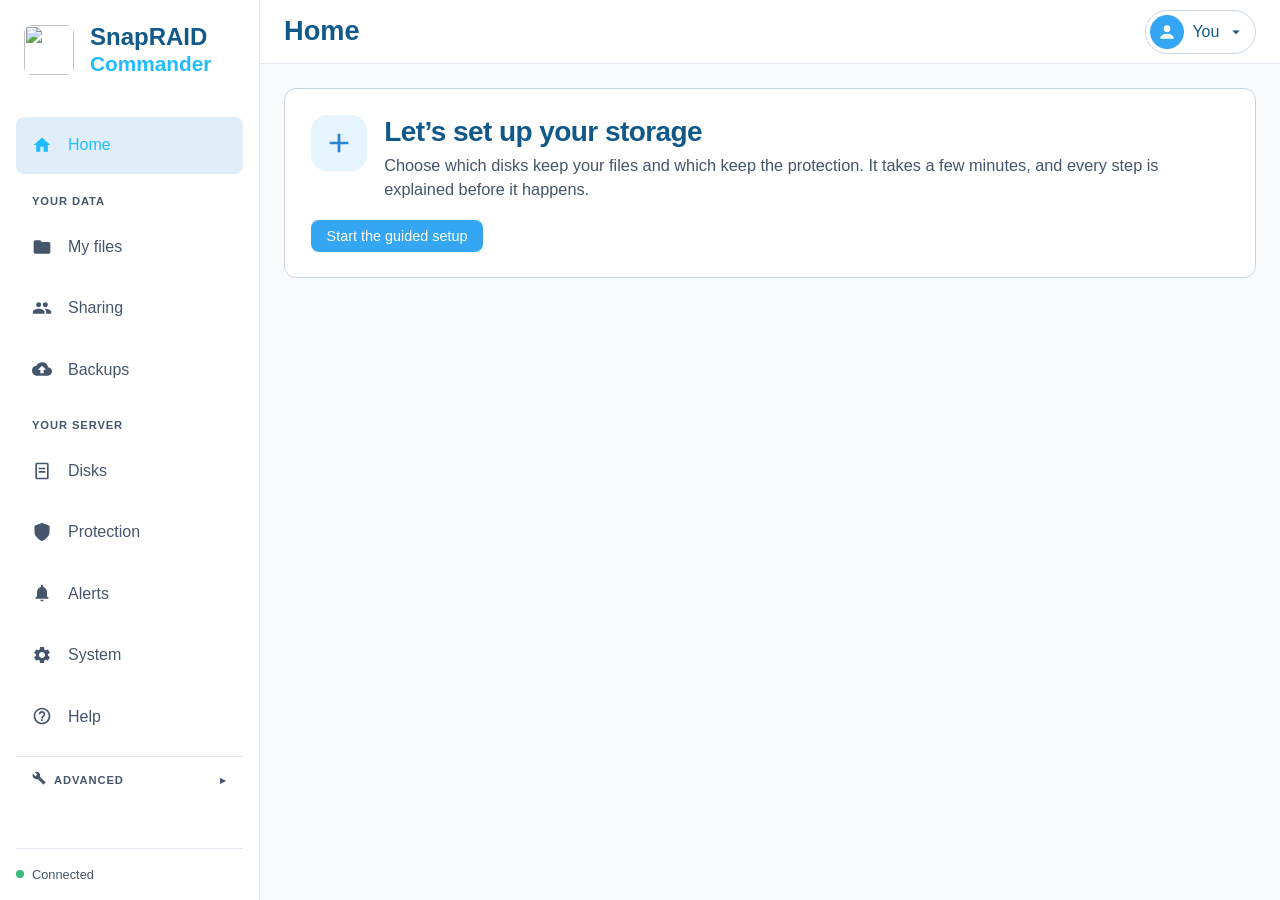
==== commit c860db4e: "Menu of the person and My settings; actions on the server with their explanation; notes of 1.3.0 The" ====
--- a/commander/index.html
+++ b/commander/index.html
@@ -115,9 +115,7 @@
                     <div class="header-actions" id="header-actions">
                         <!-- Dynamic Action Buttons injected here -->
                     </div>
-                    <button id="theme-toggle" class="btn btn-secondary btn-icon" data-tooltip="Toggle Theme">
-                        <span class="icon" id="icon-theme"></span>
-                    </button>
+                    <div class="user-menu" id="user-menu"><!-- the menu of the person: light or dark, My settings, the server, log out --></div>
                 </div>
             </header>
             
--- a/commander/css/simple.css
+++ b/commander/css/simple.css
@@ -810,3 +810,137 @@
     .cf-area { height: 55vh; }
     .cf-side { max-width: none; }
 }
+
+/* --- layers: a message is never hidden behind a window --- */
+/* windows (.modal-overlay) and the search sit at 1000; tooltips, then toasts, go above them */
+.tooltip-floating { z-index: 2500; }
+#toast-container { z-index: 3000; }
+
+/* --- the menu of the person, top right, and My settings --- */
+.user-menu { display: flex; align-items: center; }
+.um-trigger {
+    display: inline-flex; align-items: center; gap: 0.5rem;
+    min-height: 44px; padding: 0 0.6rem 0 0.25rem;
+    border-radius: 22px; border: 1px solid var(--border);
+    background: transparent; color: var(--text-primary); cursor: pointer; font: inherit;
+}
+.um-trigger:hover { background: var(--bg-card-hover); }
+.um-trigger[aria-expanded="true"] { border-color: var(--q-accent, var(--btn-primary)); background: var(--q-accent-soft, var(--bg-sub)); }
+.um-trigger:focus-visible, .um-item:focus-visible, .um-q:focus-visible, .um-seg-btn:focus-visible { outline: 2px solid var(--q-ring, var(--accent-glow)); outline-offset: 2px; }
+.um-badge {
+    width: 34px; height: 34px; flex: none; border-radius: 50%;
+    display: inline-flex; align-items: center; justify-content: center;
+    background: var(--q-accent-strong, var(--btn-primary)); color: var(--um-on-accent, #fff); font-weight: 600;
+}
+.um-badge svg { width: 20px; height: 20px; fill: currentColor; }
+.um-badge-big { width: 44px; height: 44px; font-size: 1.1rem; }
+.um-name { font-weight: 500; max-width: 12rem; overflow: hidden; text-overflow: ellipsis; white-space: nowrap; }
+.um-chev { width: 18px; height: 18px; fill: currentColor; }
+.um-backdrop { position: fixed; inset: 0; z-index: 900; background: transparent; }
+.um-menu {
+    position: fixed; top: 60px; right: 16px; z-index: 901;
+    width: 320px; max-height: calc(100vh - 76px); overflow-y: auto; box-sizing: border-box;
+    padding: 0.5rem; border-radius: 14px; border: 1px solid var(--border);
+    background: var(--bg-card); color: var(--text-primary);
+    box-shadow: 0 16px 40px rgba(8, 12, 18, 0.28);
+    display: flex; flex-direction: column;
+}
+.um-head { display: flex; gap: 0.75rem; align-items: center; padding: 0.6rem 0.6rem 0.75rem; }
+.um-who { min-width: 0; }
+.um-who-name { font-weight: 600; }
+.um-who-where { font-size: 0.8rem; color: var(--text-secondary); margin-top: 2px; }
+.um-sep { height: 1px; background: var(--border); margin: 0.35rem 0; }
+.um-group-label { padding: 0.6rem 0.6rem 0.35rem; font-size: 0.75rem; font-weight: 600; color: var(--text-secondary); }
+.um-group-row { display: flex; align-items: center; gap: 0.5rem; justify-content: space-between; }
+.um-item {
+    display: flex; align-items: center; gap: 0.75rem; width: 100%;
+    min-height: 44px; padding: 0 0.6rem; border: 0; border-radius: 8px;
+    background: transparent; color: var(--text-primary); font: inherit; text-align: left; cursor: pointer;
+}
+.um-item:hover:not([disabled]) { background: var(--bg-card-hover); }
+.um-item[disabled] { opacity: 0.5; cursor: not-allowed; }
+.um-icon { width: 18px; height: 18px; flex: none; color: var(--text-secondary); }
+.um-icon svg { width: 18px; height: 18px; fill: currentColor; }
+.um-label { flex: 1; }
+.um-kbd { font-size: 0.75rem; color: var(--text-secondary); }
+.um-pill { font-size: 0.75rem; font-weight: 600; padding: 2px 8px; border-radius: 10px; background: var(--q-accent-soft, var(--bg-sub)); color: var(--q-accent, var(--text-sky)); }
+.um-switch { width: 34px; height: 20px; border-radius: 10px; background: var(--border); position: relative; flex: none; }
+.um-switch span { position: absolute; top: 2px; left: 2px; width: 16px; height: 16px; border-radius: 50%; background: #fff; transition: left 0.15s; }
+.um-switch.on { background: var(--q-accent-strong, var(--btn-primary)); }
+.um-switch.on span { left: 16px; }
+.um-seg {
+    display: grid; grid-template-columns: repeat(auto-fit, minmax(0, 1fr)); grid-auto-flow: column; gap: 3px;
+    padding: 3px; border-radius: 9px; background: var(--bg-sub); border: 1px solid var(--border);
+}
+.um-menu .um-seg { margin: 0 0.6rem 0.4rem; }
+.um-page .um-seg { min-width: 300px; }
+.um-seg-btn {
+    min-height: 36px; padding: 0 0.6rem; border: 0; border-radius: 7px; cursor: pointer; font: inherit; font-size: 0.85rem;
+    background: transparent; color: var(--text-secondary); font-weight: 500;
+}
+.um-seg-btn.on { background: var(--bg-card); color: var(--text-primary); font-weight: 600; box-shadow: 0 1px 3px rgba(0, 0, 0, 0.18); }
+.um-place { font-size: 0.72rem; font-weight: 500; padding: 2px 8px; border-radius: 6px; background: var(--sp-busy-bg); color: var(--text-primary); white-space: nowrap; }
+.um-place-server { background: var(--sp-warn-bg); }
+.um-facts { padding: 0 0.6rem 0.4rem; font-size: 0.8rem; color: var(--text-secondary); }
+.um-pending { display: flex; align-items: center; gap: 0.5rem; margin: 0.25rem 0.6rem 0.4rem; padding: 0.5rem 0.6rem; border-radius: 8px; background: var(--sp-warn-bg); font-size: 0.85rem; }
+.um-pending span { flex: 1; }
+.um-act-row { display: flex; align-items: center; gap: 2px; border-radius: 8px; }
+.um-act-row .um-item { flex: 1; }
+.um-q {
+    width: 32px; height: 32px; flex: none; margin-right: 6px; border-radius: 50%;
+    border: 1px solid var(--border); background: transparent; color: var(--text-secondary);
+    font: inherit; font-size: 0.8rem; font-weight: 600; cursor: help;
+}
+.um-q[aria-expanded="true"] { background: var(--q-accent-strong, var(--btn-primary)); border-color: transparent; color: var(--um-on-accent, #fff); }
+.um-version { padding: 0.5rem 0.6rem 0.25rem; font-size: 0.72rem; color: var(--text-secondary); }
+.um-tip {
+    position: fixed; z-index: 902; width: 290px; box-sizing: border-box;
+    padding: 0.8rem 0.95rem; border-radius: 12px; border: 1px solid var(--border);
+    background: var(--bg-card); color: var(--text-primary); box-shadow: 0 16px 40px rgba(8, 12, 18, 0.28);
+    display: flex; flex-direction: column; gap: 0.4rem; font-size: 0.82rem; line-height: 1.45; pointer-events: none;
+}
+.um-tip-title { font-weight: 600; font-size: 0.88rem; }
+.um-tip-muted { color: var(--text-secondary); }
+.um-tip-small { font-size: 0.75rem; }
+.um-warn { display: flex; gap: 0.6rem; align-items: flex-start; padding: 0.75rem 0.85rem; border-radius: 10px; background: var(--sp-warn-bg); margin-bottom: 1rem; font-size: 0.9rem; line-height: 1.45; }
+.um-ack { display: flex; gap: 0.6rem; align-items: center; min-height: 44px; margin-top: 0.75rem; padding: 0 0.75rem; border-radius: 8px; border: 1px solid var(--border); cursor: pointer; }
+.um-ack input { width: 18px; height: 18px; margin: 0; }
+.um-keys { width: 100%; border-collapse: collapse; }
+.um-keys td { padding: 0.45rem 0.5rem; border-bottom: 1px solid var(--border); }
+.um-keys td:first-child { white-space: nowrap; width: 1%; }
+.um-gone { position: fixed; inset: 0; z-index: 2000; display: flex; align-items: center; justify-content: center; background: rgba(8, 12, 18, 0.6); padding: 1rem; }
+.um-gone-card { max-width: 420px; padding: 2rem; border-radius: 16px; background: var(--bg-card); color: var(--text-primary); text-align: center; }
+.um-gone-card h2 { margin: 1rem 0 0.5rem; font-size: 1.3rem; }
+.um-gone-card p { margin: 0; color: var(--text-secondary); line-height: 1.5; }
+.um-out { min-height: 100vh; display: flex; align-items: center; justify-content: center; padding: 2rem; box-sizing: border-box; background: var(--bg-main); color: var(--text-primary); }
+.um-out-card { width: 100%; max-width: 440px; box-sizing: border-box; padding: 2rem; border-radius: 14px; border: 1px solid var(--border); background: var(--bg-card); display: flex; flex-direction: column; gap: 0.9rem; }
+.um-out-brand { display: flex; align-items: center; gap: 0.5rem; }
+.um-out-brand .font-mono { color: var(--text-secondary); font-size: 0.85rem; }
+.um-out-card h1 { margin: 0.5rem 0 0; font-size: 1.5rem; }
+.um-out-card p { margin: 0; color: var(--text-secondary); line-height: 1.5; }
+.um-out-again { justify-content: center; min-height: 44px; display: inline-flex; align-items: center; text-decoration: none; }
+.um-out-small { font-size: 0.85rem; }
+.um-page { display: flex; flex-direction: column; gap: 1rem; max-width: 860px; }
+.um-foot { display: flex; flex-direction: column; gap: 0.5rem; padding: 0 0.25rem; }
+.sp-section-extra .um-place + .sp-adv-switch, .sp-section-extra .um-place + * { margin-left: 0.5rem; }
+
+/* on a phone the menu comes up from the bottom, the ? opens above it */
+@media (max-width: 700px) {
+    .um-name, .um-chev { display: none; }
+    .um-trigger { padding: 0 0.25rem; border-color: transparent; }
+    .um-backdrop { background: rgba(0, 0, 0, 0.55); }
+    .um-menu { top: auto; left: 0; right: 0; bottom: 0; width: auto; max-height: 85vh; border-radius: 18px 18px 0 0; padding: 0.75rem 0.75rem 1.5rem; }
+    .um-menu::before { content: ""; width: 40px; height: 4px; border-radius: 2px; background: var(--border); align-self: center; margin-bottom: 0.5rem; flex: none; }
+    .um-item { min-height: 48px; }
+    .um-tip.um-tip-phone { left: 12px; right: 12px; width: auto; top: 12px; }
+    .um-page .um-seg { min-width: 0; width: 100%; }
+}
+
+/* --- spacing: compact, chosen on My settings --- */
+[data-density="compact"] .view-container { padding: 1rem 1.25rem 4rem; }
+[data-density="compact"] .card { padding: 0.9rem 1rem; }
+[data-density="compact"] .sp-section-head { margin-bottom: 0.6rem; }
+[data-density="compact"] .sp-row { padding-top: 0.45rem; padding-bottom: 0.45rem; }
+[data-density="compact"] .sp-form-row { margin-top: 0.35rem; margin-bottom: 0.35rem; }
+[data-density="compact"] .q-tiles, [data-density="compact"] .sp-tiles { gap: 0.6rem; }
+[data-density="compact"] h1, [data-density="compact"] .sp-hero-title { line-height: 1.15; }
